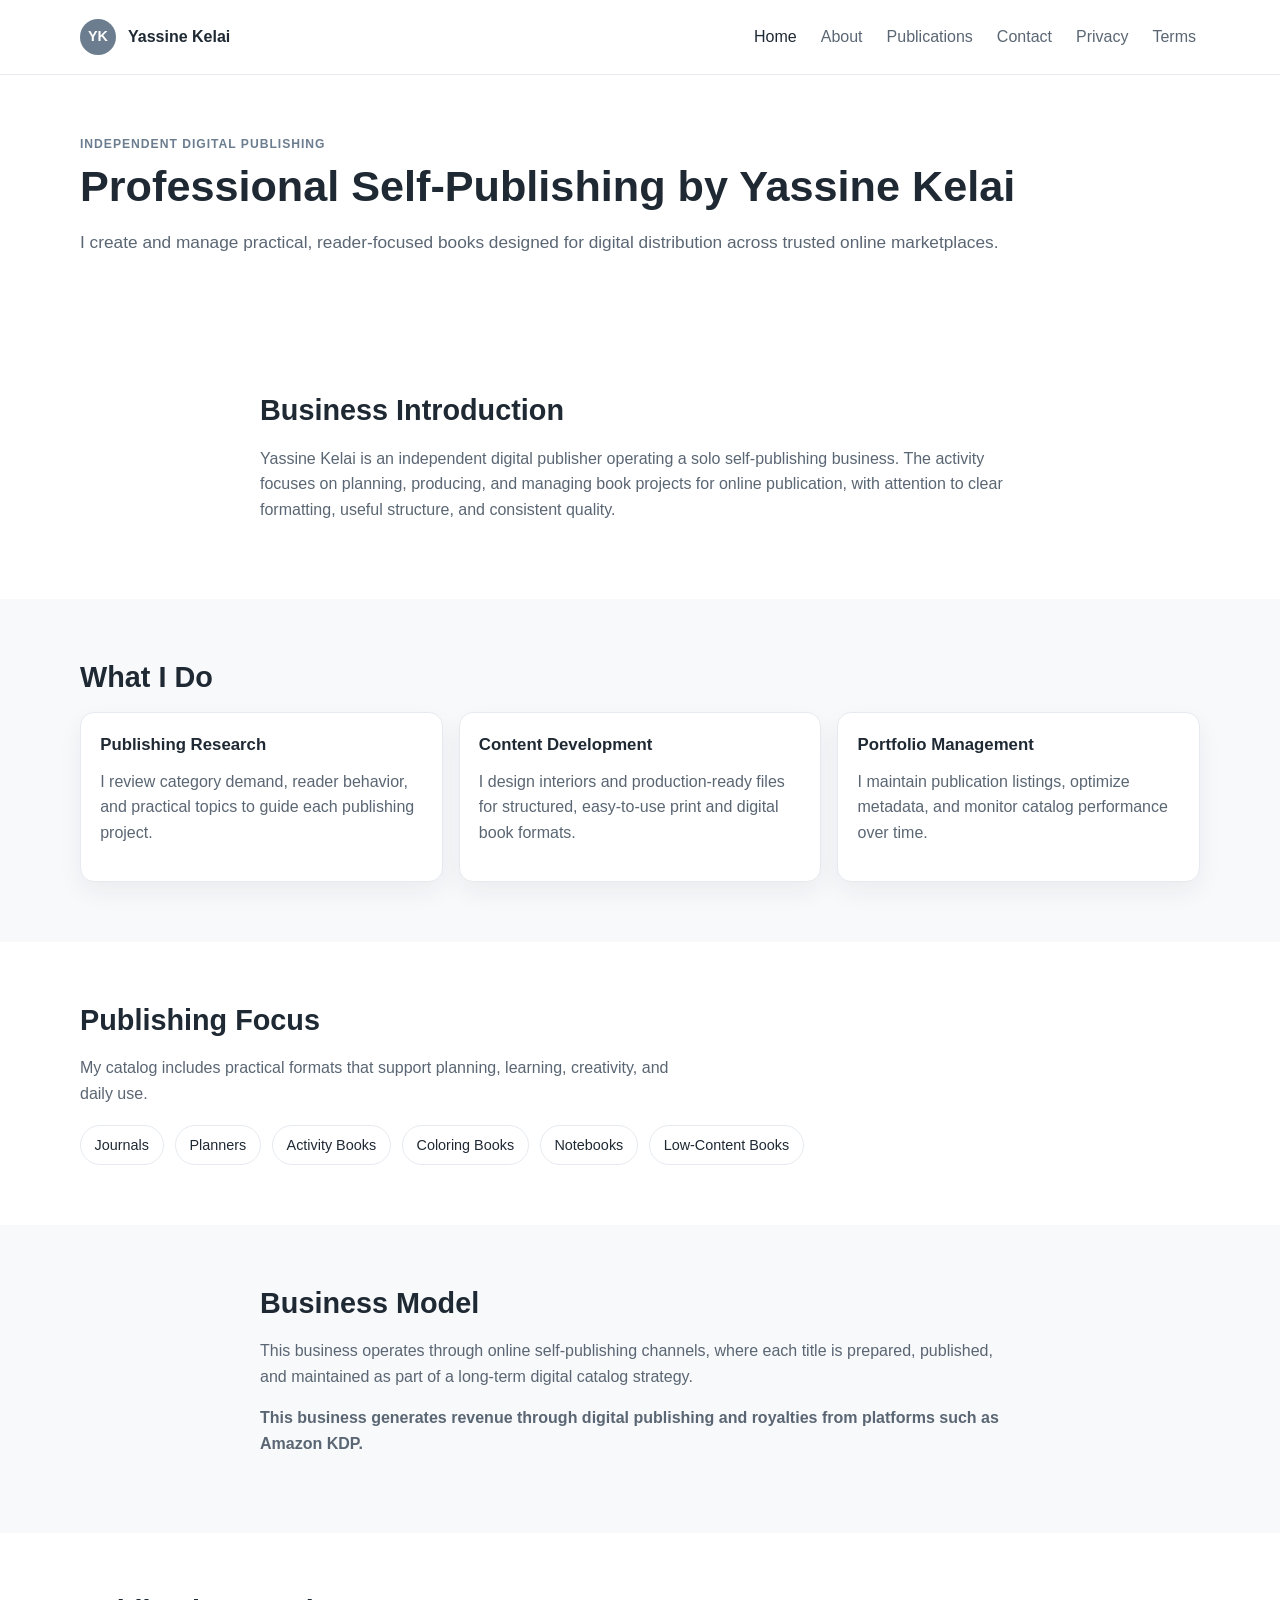
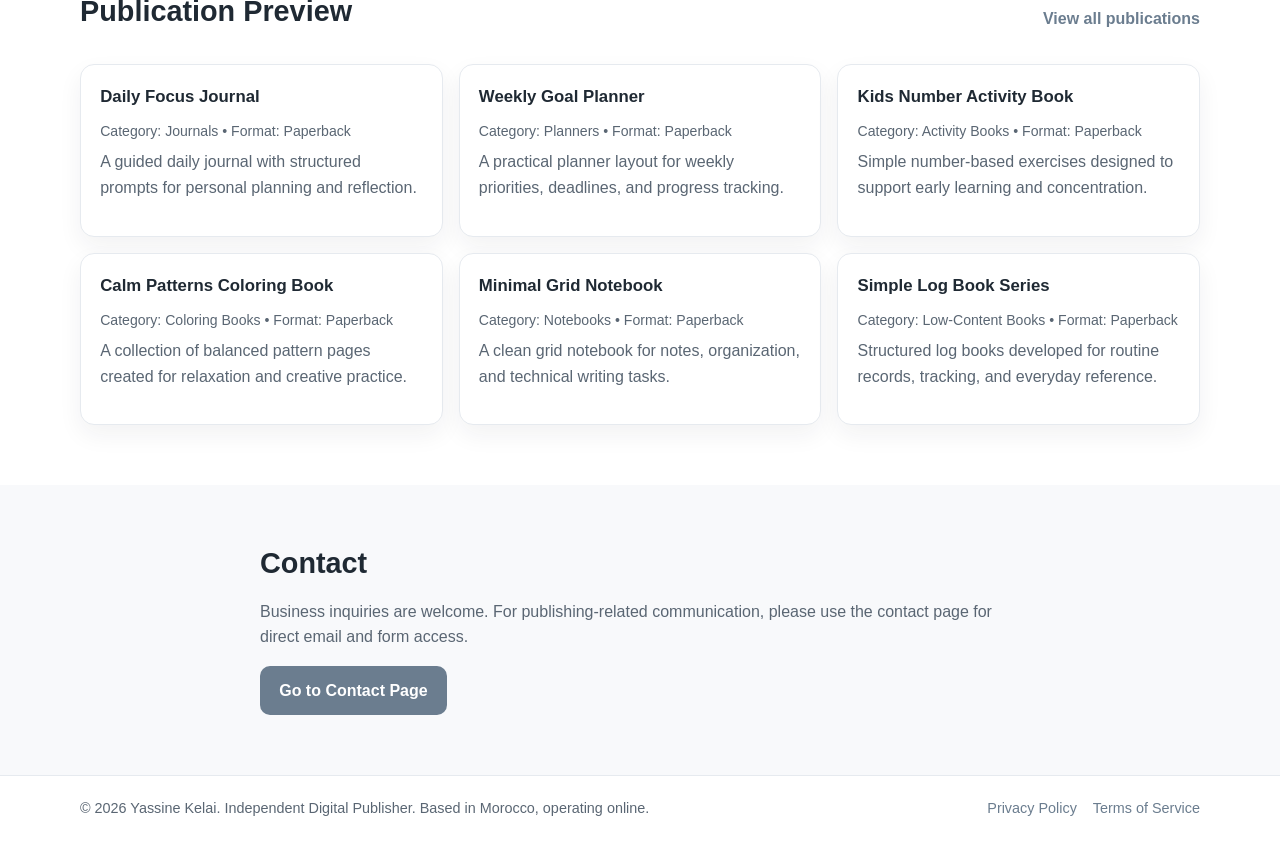
==== index.html @ 2ed7b13f "Build complete multi-page personal digital publishing website" ====
<!DOCTYPE html>
<html lang="en">
<head>
  <meta charset="UTF-8">
  <meta name="viewport" content="width=device-width, initial-scale=1.0">
  <title>Yassine Kelai | Independent Digital Publisher</title>
  <meta name="description" content="Official website of Yassine Kelai, an independent digital publisher based in Morocco and operating online through self-publishing marketplaces.">
  <meta property="og:title" content="Yassine Kelai | Independent Digital Publisher">
  <meta property="og:description" content="Learn about Yassine Kelai's digital publishing business, publication focus, and online self-publishing model.">
  <meta property="og:type" content="website">
  <meta property="og:url" content="https://yassinekelai.com/">
  <meta property="og:site_name" content="Yassine Kelai">
  <link rel="stylesheet" href="styles.css">
  <script defer src="script.js"></script>
</head>
<body>
  <header class="site-header">
    <div class="container header-wrap">
      <a class="logo" href="index.html" aria-label="Yassine Kelai Home">
        <span class="logo-mark">YK</span>
        <span class="logo-text">Yassine Kelai</span>
      </a>
      <button class="menu-toggle" aria-expanded="false" aria-controls="site-nav" aria-label="Open navigation menu">Menu</button>
      <nav id="site-nav" class="site-nav" aria-label="Main navigation">
        <ul>
          <li><a href="index.html" class="active" aria-current="page">Home</a></li>
          <li><a href="about.html">About</a></li>
          <li><a href="publications.html">Publications</a></li>
          <li><a href="contact.html">Contact</a></li>
          <li><a href="privacy.html">Privacy</a></li>
          <li><a href="terms.html">Terms</a></li>
        </ul>
      </nav>
    </div>
  </header>

  <main>
    <section class="hero section">
      <div class="container">
        <p class="eyebrow">Independent Digital Publishing</p>
        <h1>Professional Self-Publishing by Yassine Kelai</h1>
        <p class="lead">I create and manage practical, reader-focused books designed for digital distribution across trusted online marketplaces.</p>
      </div>
    </section>

    <section class="section">
      <div class="container narrow">
        <h2>Business Introduction</h2>
        <p>Yassine Kelai is an independent digital publisher operating a solo self-publishing business. The activity focuses on planning, producing, and managing book projects for online publication, with attention to clear formatting, useful structure, and consistent quality.</p>
      </div>
    </section>

    <section class="section muted">
      <div class="container">
        <h2>What I Do</h2>
        <div class="cards three-col">
          <article class="card">
            <h3>Publishing Research</h3>
            <p>I review category demand, reader behavior, and practical topics to guide each publishing project.</p>
          </article>
          <article class="card">
            <h3>Content Development</h3>
            <p>I design interiors and production-ready files for structured, easy-to-use print and digital book formats.</p>
          </article>
          <article class="card">
            <h3>Portfolio Management</h3>
            <p>I maintain publication listings, optimize metadata, and monitor catalog performance over time.</p>
          </article>
        </div>
      </div>
    </section>

    <section class="section">
      <div class="container">
        <h2>Publishing Focus</h2>
        <p class="section-intro">My catalog includes practical formats that support planning, learning, creativity, and daily use.</p>
        <ul class="pill-list" aria-label="Publishing categories">
          <li>Journals</li>
          <li>Planners</li>
          <li>Activity Books</li>
          <li>Coloring Books</li>
          <li>Notebooks</li>
          <li>Low-Content Books</li>
        </ul>
      </div>
    </section>

    <section class="section muted">
      <div class="container narrow">
        <h2>Business Model</h2>
        <p>This business operates through online self-publishing channels, where each title is prepared, published, and maintained as part of a long-term digital catalog strategy.</p>
        <p><strong>This business generates revenue through digital publishing and royalties from platforms such as Amazon KDP.</strong></p>
      </div>
    </section>

    <section class="section">
      <div class="container">
        <div class="section-head">
          <h2>Publication Preview</h2>
          <a class="text-link" href="publications.html">View all publications</a>
        </div>
        <div class="cards three-col">
          <article class="card publication-card">
            <h3>Daily Focus Journal</h3>
            <p class="meta">Category: Journals • Format: Paperback</p>
            <p>A guided daily journal with structured prompts for personal planning and reflection.</p>
          </article>
          <article class="card publication-card">
            <h3>Weekly Goal Planner</h3>
            <p class="meta">Category: Planners • Format: Paperback</p>
            <p>A practical planner layout for weekly priorities, deadlines, and progress tracking.</p>
          </article>
          <article class="card publication-card">
            <h3>Kids Number Activity Book</h3>
            <p class="meta">Category: Activity Books • Format: Paperback</p>
            <p>Simple number-based exercises designed to support early learning and concentration.</p>
          </article>
          <article class="card publication-card">
            <h3>Calm Patterns Coloring Book</h3>
            <p class="meta">Category: Coloring Books • Format: Paperback</p>
            <p>A collection of balanced pattern pages created for relaxation and creative practice.</p>
          </article>
          <article class="card publication-card">
            <h3>Minimal Grid Notebook</h3>
            <p class="meta">Category: Notebooks • Format: Paperback</p>
            <p>A clean grid notebook for notes, organization, and technical writing tasks.</p>
          </article>
          <article class="card publication-card">
            <h3>Simple Log Book Series</h3>
            <p class="meta">Category: Low-Content Books • Format: Paperback</p>
            <p>Structured log books developed for routine records, tracking, and everyday reference.</p>
          </article>
        </div>
      </div>
    </section>

    <section class="section muted">
      <div class="container narrow">
        <h2>Contact</h2>
        <p>Business inquiries are welcome. For publishing-related communication, please use the contact page for direct email and form access.</p>
        <a class="button" href="contact.html">Go to Contact Page</a>
      </div>
    </section>
  </main>

  <footer class="site-footer">
    <div class="container footer-wrap">
      <p>© <span id="year"></span> Yassine Kelai. Independent Digital Publisher. Based in Morocco, operating online.</p>
      <nav aria-label="Footer links">
        <a href="privacy.html">Privacy Policy</a>
        <a href="terms.html">Terms of Service</a>
      </nav>
    </div>
  </footer>
</body>
</html>
---- styles.css ----
:root {
  --bg: #ffffff;
  --surface: #f8f9fb;
  --text: #1f2933;
  --muted: #5a6673;
  --accent: #6b7d8f;
  --border: #e6eaef;
  --shadow: 0 10px 24px rgba(31, 41, 51, 0.06);
  --radius: 14px;
}

* {
  box-sizing: border-box;
}

html {
  scroll-behavior: smooth;
}

body {
  margin: 0;
  font-family: "Inter", "Segoe UI", Roboto, Arial, sans-serif;
  color: var(--text);
  background: var(--bg);
  line-height: 1.6;
}

a {
  color: inherit;
  text-decoration: none;
}

.container {
  width: min(1120px, 92%);
  margin-inline: auto;
}

.narrow {
  width: min(760px, 92%);
  margin-inline: auto;
}

.section {
  padding: 3.75rem 0;
}

.page-hero {
  padding-bottom: 2rem;
}

.muted {
  background: var(--surface);
}

.site-header {
  position: sticky;
  top: 0;
  z-index: 99;
  background: rgba(255, 255, 255, 0.96);
  backdrop-filter: blur(6px);
  border-bottom: 1px solid var(--border);
}

.header-wrap {
  display: flex;
  align-items: center;
  justify-content: space-between;
  gap: 1rem;
  min-height: 74px;
}

.logo {
  display: inline-flex;
  align-items: center;
  gap: 0.75rem;
}

.logo-mark {
  width: 36px;
  height: 36px;
  border-radius: 50%;
  display: inline-grid;
  place-items: center;
  font-weight: 700;
  color: #fff;
  background: var(--accent);
  font-size: 0.9rem;
}

.logo-text {
  font-size: 1rem;
  font-weight: 600;
}

.menu-toggle {
  background: transparent;
  border: 1px solid var(--border);
  color: var(--text);
  border-radius: 10px;
  padding: 0.5rem 0.8rem;
  font-size: 0.9rem;
}

.site-nav {
  display: none;
}

.site-nav.open {
  display: block;
  position: absolute;
  left: 0;
  top: 74px;
  width: 100%;
  background: #fff;
  border-bottom: 1px solid var(--border);
}

.site-nav ul {
  list-style: none;
  margin: 0;
  padding: 0.9rem 4%;
  display: flex;
  flex-direction: column;
  gap: 0.2rem;
}

.site-nav a {
  display: inline-block;
  padding: 0.55rem 0.25rem;
  color: var(--muted);
  font-weight: 500;
}

.site-nav a:hover,
.site-nav a.active {
  color: var(--text);
}

.hero h1,
h1 {
  font-size: clamp(1.7rem, 4.2vw, 2.7rem);
  line-height: 1.2;
  margin: 0.4rem 0 1rem;
}

h2 {
  font-size: clamp(1.35rem, 2.7vw, 1.8rem);
  line-height: 1.3;
  margin: 0 0 1rem;
}

h3 {
  margin: 0 0 0.6rem;
  font-size: 1.05rem;
}

p {
  margin: 0 0 1rem;
  color: var(--muted);
}

.lead {
  font-size: 1.08rem;
}

.eyebrow {
  text-transform: uppercase;
  letter-spacing: 0.08em;
  font-size: 0.76rem;
  font-weight: 700;
  color: var(--accent);
  margin-bottom: 0.25rem;
}

.cards {
  display: grid;
  gap: 1rem;
}

.card {
  background: #fff;
  border: 1px solid var(--border);
  border-radius: var(--radius);
  padding: 1.2rem;
  box-shadow: var(--shadow);
}

.publication-card .meta {
  font-size: 0.88rem;
  margin-bottom: 0.4rem;
}

.pill-list {
  list-style: none;
  display: flex;
  flex-wrap: wrap;
  gap: 0.7rem;
  margin: 1.2rem 0 0;
  padding: 0;
}

.pill-list li {
  border: 1px solid var(--border);
  background: #fff;
  color: var(--text);
  border-radius: 999px;
  padding: 0.45rem 0.85rem;
  font-size: 0.9rem;
}

.section-intro {
  max-width: 70ch;
}

.section-head {
  display: flex;
  align-items: center;
  justify-content: space-between;
  gap: 1rem;
  margin-bottom: 1.1rem;
}

.text-link {
  color: var(--accent);
  font-weight: 600;
}

.button {
  display: inline-block;
  background: var(--accent);
  color: #fff;
  padding: 0.72rem 1.2rem;
  border-radius: 10px;
  font-weight: 600;
  border: none;
  cursor: pointer;
}

.button:hover {
  opacity: 0.92;
}

.split {
  display: grid;
  gap: 1.5rem;
}

.contact-form {
  background: #fff;
  border: 1px solid var(--border);
  border-radius: var(--radius);
  padding: 1.25rem;
  box-shadow: var(--shadow);
}

.contact-form label {
  display: block;
  margin-top: 0.8rem;
  margin-bottom: 0.3rem;
  font-weight: 600;
  color: var(--text);
}

.contact-form input,
.contact-form textarea {
  width: 100%;
  border: 1px solid var(--border);
  border-radius: 10px;
  padding: 0.65rem 0.8rem;
  font: inherit;
  color: var(--text);
  background: #fff;
}

.contact-form input:focus,
.contact-form textarea:focus {
  outline: 2px solid #c9d3dc;
  outline-offset: 1px;
}

.form-note,
.note {
  font-size: 0.9rem;
}

.legal h2 {
  margin-top: 1.6rem;
}

.site-footer {
  border-top: 1px solid var(--border);
  background: #fff;
}

.footer-wrap {
  display: flex;
  flex-direction: column;
  gap: 0.7rem;
  padding: 1.3rem 0 2rem;
}

.footer-wrap p {
  margin: 0;
  font-size: 0.9rem;
}

.footer-wrap nav {
  display: flex;
  gap: 1rem;
  flex-wrap: wrap;
}

.footer-wrap nav a {
  color: var(--accent);
  font-size: 0.9rem;
}

@media (min-width: 760px) {
  .menu-toggle {
    display: none;
  }

  .site-nav {
    display: block;
  }

  .site-nav ul {
    flex-direction: row;
    align-items: center;
    gap: 1rem;
    padding: 0;
  }

  .site-nav.open {
    position: static;
    border: 0;
    width: auto;
  }

  .three-col {
    grid-template-columns: repeat(3, minmax(0, 1fr));
  }

  .split {
    grid-template-columns: 1fr 1.15fr;
    align-items: start;
  }

  .footer-wrap {
    flex-direction: row;
    justify-content: space-between;
    align-items: center;
  }
}
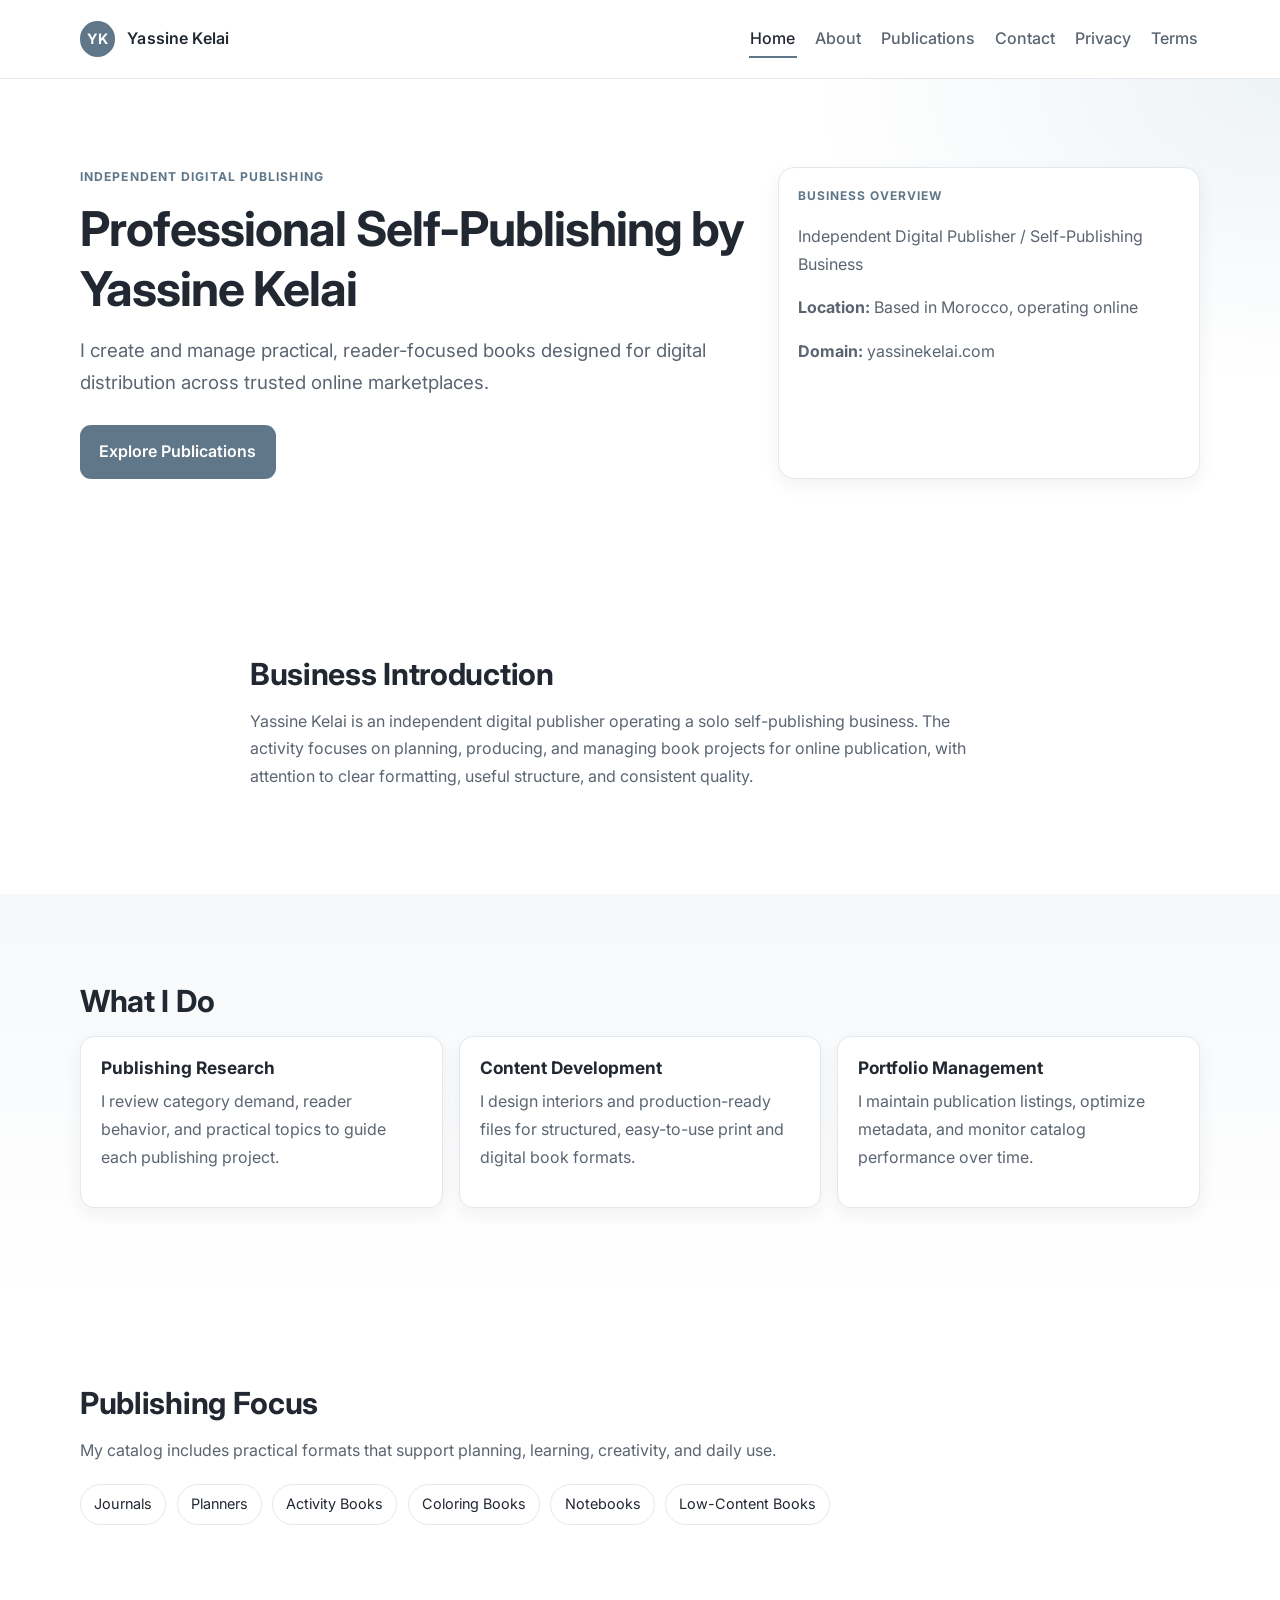
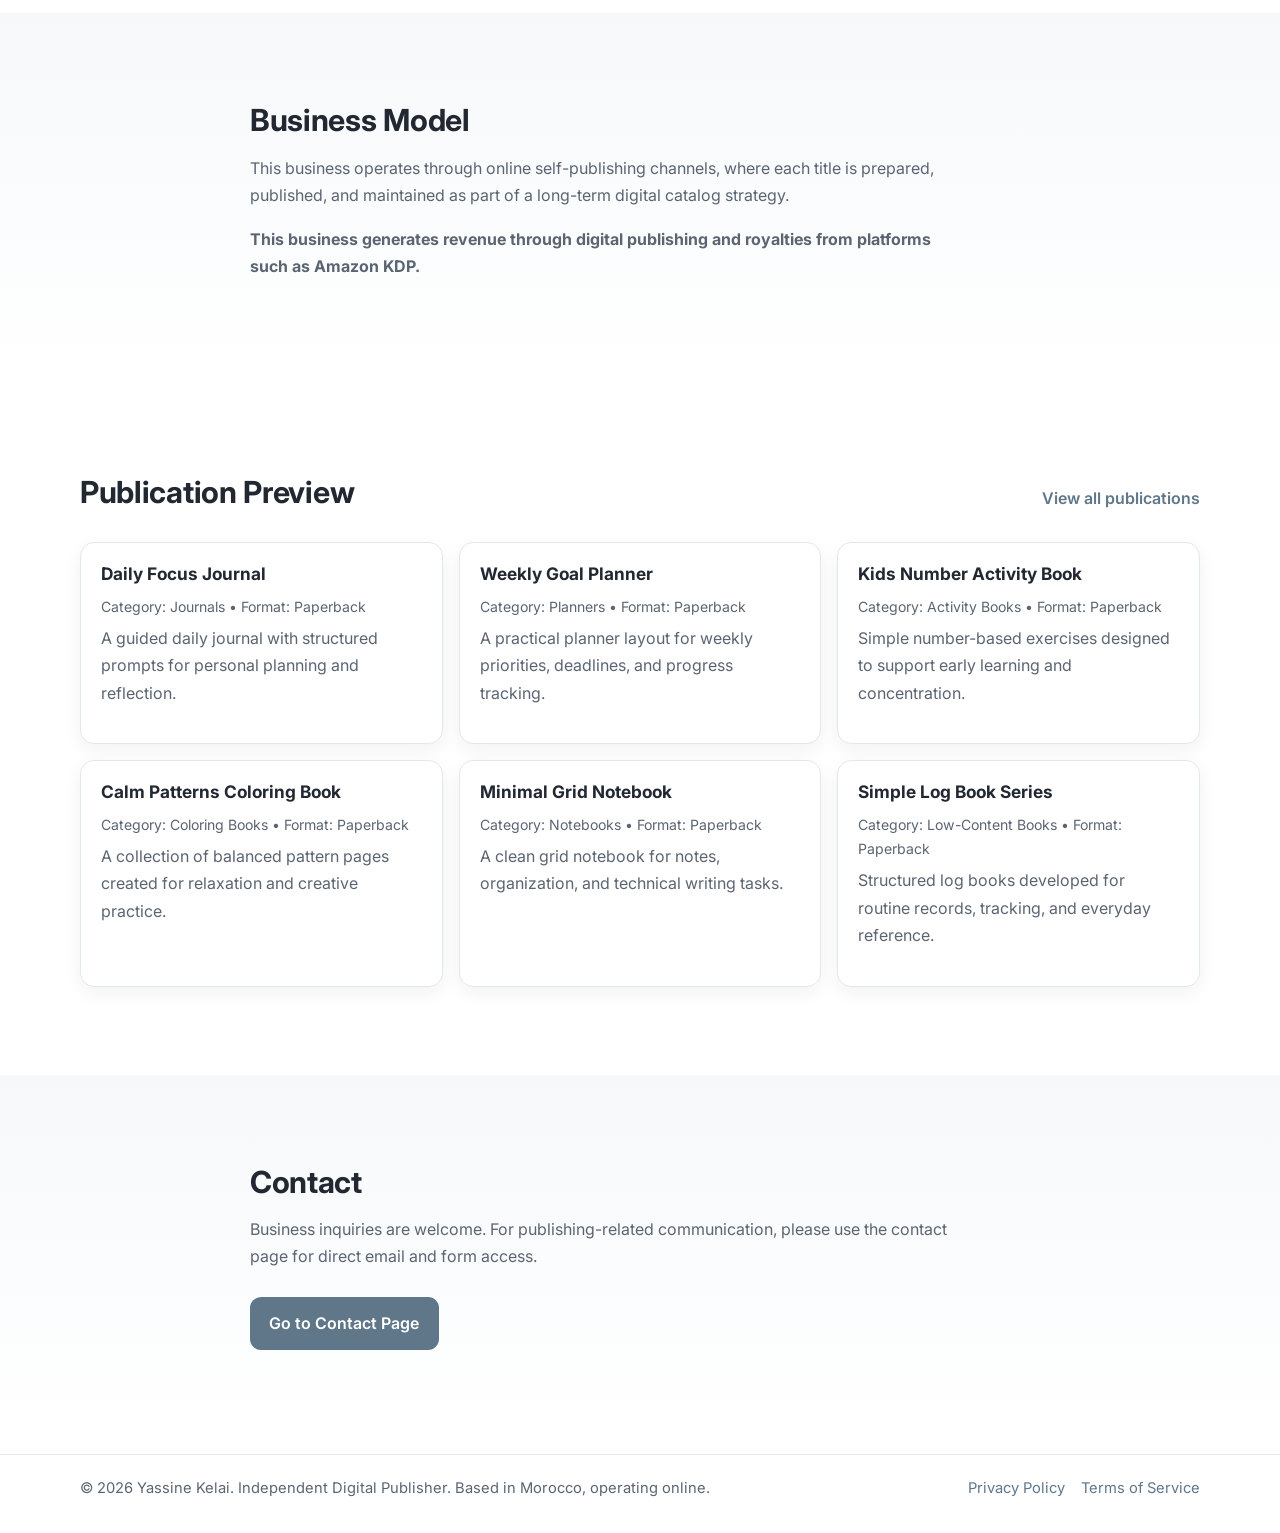
==== commit f6a57dee: "Refine website UI and implement clean URL routing" ====
--- a/index.html
+++ b/index.html
@@ -10,36 +10,49 @@
   <meta property="og:type" content="website">
   <meta property="og:url" content="https://yassinekelai.com/">
   <meta property="og:site_name" content="Yassine Kelai">
-  <link rel="stylesheet" href="styles.css">
-  <script defer src="script.js"></script>
+  <link rel="icon" type="image/svg+xml" href="/favicon.svg">
+  <link rel="stylesheet" href="/styles.css">
+  <script defer src="/script.js"></script>
 </head>
 <body>
+  <a class="skip-link" href="#main-content">Skip to content</a>
   <header class="site-header">
     <div class="container header-wrap">
-      <a class="logo" href="index.html" aria-label="Yassine Kelai Home">
+      <a class="logo" href="/" aria-label="Yassine Kelai Home">
         <span class="logo-mark">YK</span>
         <span class="logo-text">Yassine Kelai</span>
       </a>
-      <button class="menu-toggle" aria-expanded="false" aria-controls="site-nav" aria-label="Open navigation menu">Menu</button>
+      <button class="menu-toggle" aria-expanded="false" aria-controls="site-nav" aria-label="Open navigation menu">
+        <span></span><span></span><span></span>
+      </button>
       <nav id="site-nav" class="site-nav" aria-label="Main navigation">
         <ul>
-          <li><a href="index.html" class="active" aria-current="page">Home</a></li>
-          <li><a href="about.html">About</a></li>
-          <li><a href="publications.html">Publications</a></li>
-          <li><a href="contact.html">Contact</a></li>
-          <li><a href="privacy.html">Privacy</a></li>
-          <li><a href="terms.html">Terms</a></li>
+          <li><a href="/" data-nav="home">Home</a></li>
+          <li><a href="/about" data-nav="about">About</a></li>
+          <li><a href="/publications" data-nav="publications">Publications</a></li>
+          <li><a href="/contact" data-nav="contact">Contact</a></li>
+          <li><a href="/privacy" data-nav="privacy">Privacy</a></li>
+          <li><a href="/terms" data-nav="terms">Terms</a></li>
         </ul>
       </nav>
     </div>
   </header>
 
-  <main>
+  <main id="main-content">
     <section class="hero section">
-      <div class="container">
-        <p class="eyebrow">Independent Digital Publishing</p>
-        <h1>Professional Self-Publishing by Yassine Kelai</h1>
-        <p class="lead">I create and manage practical, reader-focused books designed for digital distribution across trusted online marketplaces.</p>
+      <div class="container hero-grid">
+        <div>
+          <p class="eyebrow">Independent Digital Publishing</p>
+          <h1>Professional Self-Publishing by Yassine Kelai</h1>
+          <p class="lead">I create and manage practical, reader-focused books designed for digital distribution across trusted online marketplaces.</p>
+          <a class="button" href="/publications">Explore Publications</a>
+        </div>
+        <aside class="hero-panel" aria-label="Business summary">
+          <p class="panel-label">Business Overview</p>
+          <p>Independent Digital Publisher / Self-Publishing Business</p>
+          <p><strong>Location:</strong> Based in Morocco, operating online</p>
+          <p><strong>Domain:</strong> yassinekelai.com</p>
+        </aside>
       </div>
     </section>
 
@@ -50,7 +63,7 @@
       </div>
     </section>
 
-    <section class="section muted">
+    <section class="section surface">
       <div class="container">
         <h2>What I Do</h2>
         <div class="cards three-col">
@@ -85,7 +98,7 @@
       </div>
     </section>
 
-    <section class="section muted">
+    <section class="section surface">
       <div class="container narrow">
         <h2>Business Model</h2>
         <p>This business operates through online self-publishing channels, where each title is prepared, published, and maintained as part of a long-term digital catalog strategy.</p>
@@ -97,7 +110,7 @@
       <div class="container">
         <div class="section-head">
           <h2>Publication Preview</h2>
-          <a class="text-link" href="publications.html">View all publications</a>
+          <a class="text-link" href="/publications">View all publications</a>
         </div>
         <div class="cards three-col">
           <article class="card publication-card">
@@ -134,11 +147,11 @@
       </div>
     </section>
 
-    <section class="section muted">
+    <section class="section surface">
       <div class="container narrow">
         <h2>Contact</h2>
         <p>Business inquiries are welcome. For publishing-related communication, please use the contact page for direct email and form access.</p>
-        <a class="button" href="contact.html">Go to Contact Page</a>
+        <a class="button" href="/contact">Go to Contact Page</a>
       </div>
     </section>
   </main>
@@ -147,8 +160,8 @@
     <div class="container footer-wrap">
       <p>© <span id="year"></span> Yassine Kelai. Independent Digital Publisher. Based in Morocco, operating online.</p>
       <nav aria-label="Footer links">
-        <a href="privacy.html">Privacy Policy</a>
-        <a href="terms.html">Terms of Service</a>
+        <a href="/privacy">Privacy Policy</a>
+        <a href="/terms">Terms of Service</a>
       </nav>
     </div>
   </footer>
--- a/styles.css
+++ b/styles.css
@@ -1,354 +1,312 @@
+@import url('https://fonts.googleapis.com/css2?family=Inter:wght@400;500;600;700&display=swap');
+
 :root {
   --bg: #ffffff;
-  --surface: #f8f9fb;
-  --text: #1f2933;
-  --muted: #5a6673;
-  --accent: #6b7d8f;
-  --border: #e6eaef;
-  --shadow: 0 10px 24px rgba(31, 41, 51, 0.06);
-  --radius: 14px;
-}
-
-* {
-  box-sizing: border-box;
-}
-
-html {
-  scroll-behavior: smooth;
-}
-
+  --surface: #f6f8fa;
+  --surface-strong: #eef3f6;
+  --text: #222831;
+  --muted: #5b6572;
+  --accent: #5f7789;
+  --accent-soft: #d9e4ea;
+  --border: #e2e8ee;
+  --shadow-sm: 0 6px 18px rgba(34, 40, 49, 0.06);
+  --shadow-md: 0 14px 32px rgba(34, 40, 49, 0.1);
+  --radius-sm: 10px;
+  --radius-md: 14px;
+  --radius-lg: 16px;
+  --section-space: clamp(3.5rem, 7vw, 5.5rem);
+}
+
+* { box-sizing: border-box; }
+html { scroll-behavior: smooth; }
 body {
   margin: 0;
-  font-family: "Inter", "Segoe UI", Roboto, Arial, sans-serif;
+  font-family: 'Inter', 'Segoe UI', Roboto, Arial, sans-serif;
   color: var(--text);
   background: var(--bg);
-  line-height: 1.6;
-}
-
-a {
-  color: inherit;
-  text-decoration: none;
-}
-
-.container {
-  width: min(1120px, 92%);
-  margin-inline: auto;
-}
-
-.narrow {
-  width: min(760px, 92%);
-  margin-inline: auto;
-}
-
-.section {
-  padding: 3.75rem 0;
-}
-
-.page-hero {
-  padding-bottom: 2rem;
-}
-
-.muted {
-  background: var(--surface);
-}
+  line-height: 1.72;
+  text-rendering: optimizeLegibility;
+}
+
+a { color: inherit; text-decoration: none; }
+
+.skip-link {
+  position: absolute;
+  left: -9999px;
+  top: -9999px;
+  background: var(--text);
+  color: #fff;
+  padding: .6rem .8rem;
+  border-radius: var(--radius-sm);
+}
+.skip-link:focus { left: 1rem; top: 1rem; z-index: 200; }
+
+.container { width: min(1120px, 92%); margin-inline: auto; }
+.narrow { width: min(780px, 92%); margin-inline: auto; }
+.section { padding: var(--section-space) 0; }
+.surface { background: linear-gradient(180deg, var(--surface), #fff); }
+.page-hero { padding-bottom: calc(var(--section-space) * .5); }
 
 .site-header {
   position: sticky;
   top: 0;
-  z-index: 99;
-  background: rgba(255, 255, 255, 0.96);
-  backdrop-filter: blur(6px);
+  z-index: 100;
+  background: rgba(255, 255, 255, 0.92);
   border-bottom: 1px solid var(--border);
-}
-
+  backdrop-filter: blur(12px);
+}
 .header-wrap {
+  min-height: 78px;
   display: flex;
   align-items: center;
   justify-content: space-between;
   gap: 1rem;
-  min-height: 74px;
-}
-
-.logo {
+}
+.logo { display: inline-flex; align-items: center; gap: .75rem; font-weight: 600; }
+.logo-mark {
+  inline-size: 2.2rem;
+  block-size: 2.2rem;
+  border-radius: 50%;
+  display: grid;
+  place-items: center;
+  background: var(--accent);
+  color: #fff;
+  font-size: .9rem;
+  font-weight: 700;
+}
+.logo-text { letter-spacing: .01em; }
+
+.menu-toggle {
+  border: 1px solid var(--border);
+  background: #fff;
+  border-radius: var(--radius-sm);
+  width: 44px;
+  height: 40px;
   display: inline-flex;
+  flex-direction: column;
+  justify-content: center;
   align-items: center;
-  gap: 0.75rem;
-}
-
-.logo-mark {
-  width: 36px;
-  height: 36px;
-  border-radius: 50%;
-  display: inline-grid;
-  place-items: center;
-  font-weight: 700;
-  color: #fff;
-  background: var(--accent);
-  font-size: 0.9rem;
-}
-
-.logo-text {
-  font-size: 1rem;
-  font-weight: 600;
-}
-
-.menu-toggle {
-  background: transparent;
-  border: 1px solid var(--border);
-  color: var(--text);
-  border-radius: 10px;
-  padding: 0.5rem 0.8rem;
-  font-size: 0.9rem;
+  gap: 4px;
+  cursor: pointer;
+}
+.menu-toggle span {
+  width: 18px;
+  height: 2px;
+  background: var(--text);
+  border-radius: 4px;
+  transition: transform .2s ease;
 }
 
 .site-nav {
+  position: absolute;
+  top: 78px;
+  left: 0;
+  right: 0;
   display: none;
-}
-
-.site-nav.open {
-  display: block;
-  position: absolute;
-  left: 0;
-  top: 74px;
-  width: 100%;
   background: #fff;
   border-bottom: 1px solid var(--border);
-}
-
+  box-shadow: var(--shadow-sm);
+}
+.site-nav.open { display: block; }
 .site-nav ul {
   list-style: none;
   margin: 0;
-  padding: 0.9rem 4%;
+  padding: .9rem 4% 1rem;
   display: flex;
   flex-direction: column;
-  gap: 0.2rem;
-}
-
+  gap: .35rem;
+}
 .site-nav a {
   display: inline-block;
-  padding: 0.55rem 0.25rem;
   color: var(--muted);
   font-weight: 500;
-}
-
+  padding: .45rem .1rem;
+  position: relative;
+}
+.site-nav a::after {
+  content: '';
+  position: absolute;
+  left: 0;
+  bottom: .12rem;
+  width: 0;
+  height: 2px;
+  background: var(--accent);
+  transition: width .2s ease;
+}
 .site-nav a:hover,
-.site-nav a.active {
-  color: var(--text);
-}
-
-.hero h1,
-h1 {
-  font-size: clamp(1.7rem, 4.2vw, 2.7rem);
-  line-height: 1.2;
-  margin: 0.4rem 0 1rem;
-}
-
-h2 {
-  font-size: clamp(1.35rem, 2.7vw, 1.8rem);
-  line-height: 1.3;
-  margin: 0 0 1rem;
-}
-
-h3 {
-  margin: 0 0 0.6rem;
-  font-size: 1.05rem;
-}
-
-p {
-  margin: 0 0 1rem;
-  color: var(--muted);
-}
-
-.lead {
-  font-size: 1.08rem;
-}
+.site-nav a[aria-current='page'] { color: var(--text); }
+.site-nav a:hover::after,
+.site-nav a[aria-current='page']::after { width: 100%; }
+
+h1, h2, h3 { color: var(--text); line-height: 1.25; margin-top: 0; }
+h1 { font-size: clamp(2rem, 5vw, 3rem); margin-bottom: 1rem; letter-spacing: -0.02em; }
+h2 { font-size: clamp(1.4rem, 2.8vw, 1.9rem); margin-bottom: .95rem; letter-spacing: -0.01em; }
+h3 { font-size: 1.08rem; margin-bottom: .65rem; }
+p { margin: 0 0 1rem; color: var(--muted); max-width: 72ch; }
 
 .eyebrow {
+  margin-bottom: .7rem;
   text-transform: uppercase;
-  letter-spacing: 0.08em;
-  font-size: 0.76rem;
+  font-size: .76rem;
   font-weight: 700;
+  letter-spacing: .09em;
   color: var(--accent);
-  margin-bottom: 0.25rem;
-}
-
-.cards {
+}
+.lead { font-size: clamp(1.05rem, 1.9vw, 1.17rem); }
+
+.hero {
+  background: radial-gradient(70% 120% at 100% 0%, var(--surface-strong) 0%, #fff 52%);
+}
+.hero-grid {
   display: grid;
-  gap: 1rem;
-}
-
+  gap: 1.25rem;
+  align-items: stretch;
+}
+.hero-panel {
+  border: 1px solid var(--border);
+  background: #fff;
+  border-radius: var(--radius-lg);
+  padding: 1.15rem 1.2rem;
+  box-shadow: var(--shadow-sm);
+}
+.panel-label {
+  font-size: .75rem;
+  color: var(--accent);
+  text-transform: uppercase;
+  font-weight: 700;
+  letter-spacing: .08em;
+}
+
+.cards { display: grid; gap: 1rem; }
 .card {
-  background: #fff;
-  border: 1px solid var(--border);
-  border-radius: var(--radius);
-  padding: 1.2rem;
-  box-shadow: var(--shadow);
-}
-
-.publication-card .meta {
-  font-size: 0.88rem;
-  margin-bottom: 0.4rem;
-}
-
+  border: 1px solid var(--border);
+  border-radius: var(--radius-md);
+  background: #fff;
+  padding: 1.25rem;
+  box-shadow: var(--shadow-sm);
+  transition: transform .2s ease, box-shadow .25s ease;
+}
+.publication-card:hover,
+.card:hover { transform: translateY(-3px); box-shadow: var(--shadow-md); }
+.meta { font-size: .88rem; margin-bottom: .35rem; }
+
+.section-head {
+  margin-bottom: 1rem;
+  display: flex;
+  align-items: center;
+  justify-content: space-between;
+  flex-wrap: wrap;
+  gap: .8rem;
+}
 .pill-list {
   list-style: none;
-  display: flex;
-  flex-wrap: wrap;
-  gap: 0.7rem;
   margin: 1.2rem 0 0;
   padding: 0;
-}
-
+  display: flex;
+  flex-wrap: wrap;
+  gap: .65rem;
+}
 .pill-list li {
-  border: 1px solid var(--border);
-  background: #fff;
+  padding: .46rem .82rem;
+  border-radius: 999px;
+  border: 1px solid var(--border);
+  background: #fff;
+  font-size: .9rem;
+}
+
+.split { display: grid; gap: 1rem; }
+.contact-form {
+  border: 1px solid var(--border);
+  border-radius: var(--radius-lg);
+  background: #fff;
+  padding: 1.2rem;
+  box-shadow: var(--shadow-sm);
+}
+.contact-card { height: fit-content; }
+.contact-form label {
+  font-weight: 600;
   color: var(--text);
-  border-radius: 999px;
-  padding: 0.45rem 0.85rem;
-  font-size: 0.9rem;
-}
-
-.section-intro {
-  max-width: 70ch;
-}
-
-.section-head {
-  display: flex;
+  margin-top: .85rem;
+  margin-bottom: .3rem;
+  display: block;
+}
+.contact-form input,
+.contact-form textarea {
+  width: 100%;
+  border: 1px solid #d8e1e8;
+  background: #fff;
+  color: var(--text);
+  border-radius: var(--radius-sm);
+  padding: .7rem .82rem;
+  font: inherit;
+}
+
+.button {
+  display: inline-flex;
   align-items: center;
-  justify-content: space-between;
-  gap: 1rem;
-  margin-bottom: 1.1rem;
-}
+  justify-content: center;
+  margin-top: .6rem;
+  padding: .75rem 1.15rem;
+  border-radius: 11px;
+  border: 1px solid transparent;
+  background: var(--accent);
+  color: #fff;
+  font-weight: 600;
+  transition: transform .2s ease, box-shadow .2s ease, background .2s ease;
+}
+.button:hover { background: #506878; transform: translateY(-1px); box-shadow: 0 10px 18px rgba(95,119,137,.3); }
 
 .text-link {
   color: var(--accent);
   font-weight: 600;
 }
-
-.button {
-  display: inline-block;
-  background: var(--accent);
-  color: #fff;
-  padding: 0.72rem 1.2rem;
-  border-radius: 10px;
-  font-weight: 600;
-  border: none;
-  cursor: pointer;
-}
-
-.button:hover {
-  opacity: 0.92;
-}
-
-.split {
-  display: grid;
-  gap: 1.5rem;
-}
-
-.contact-form {
-  background: #fff;
-  border: 1px solid var(--border);
-  border-radius: var(--radius);
-  padding: 1.25rem;
-  box-shadow: var(--shadow);
-}
-
-.contact-form label {
-  display: block;
-  margin-top: 0.8rem;
-  margin-bottom: 0.3rem;
-  font-weight: 600;
-  color: var(--text);
-}
-
-.contact-form input,
-.contact-form textarea {
-  width: 100%;
-  border: 1px solid var(--border);
-  border-radius: 10px;
-  padding: 0.65rem 0.8rem;
-  font: inherit;
-  color: var(--text);
-  background: #fff;
-}
-
-.contact-form input:focus,
-.contact-form textarea:focus {
-  outline: 2px solid #c9d3dc;
-  outline-offset: 1px;
-}
-
-.form-note,
-.note {
-  font-size: 0.9rem;
-}
-
-.legal h2 {
-  margin-top: 1.6rem;
-}
+.text-link:hover { text-decoration: underline; text-underline-offset: 3px; }
+
+button:focus-visible,
+a:focus-visible,
+input:focus-visible,
+textarea:focus-visible {
+  outline: 2px solid #8ba5b7;
+  outline-offset: 2px;
+}
+
+.flow > * + * { margin-top: .45rem; }
+.legal h2 { margin-top: 1.35rem; }
+.note, .form-note { font-size: .9rem; }
 
 .site-footer {
   border-top: 1px solid var(--border);
   background: #fff;
-}
-
+  margin-top: 1rem;
+}
 .footer-wrap {
+  padding: 1.3rem 0 2rem;
   display: flex;
   flex-direction: column;
-  gap: 0.7rem;
-  padding: 1.3rem 0 2rem;
-}
-
-.footer-wrap p {
-  margin: 0;
-  font-size: 0.9rem;
-}
-
-.footer-wrap nav {
-  display: flex;
-  gap: 1rem;
-  flex-wrap: wrap;
-}
-
-.footer-wrap nav a {
-  color: var(--accent);
-  font-size: 0.9rem;
-}
-
-@media (min-width: 760px) {
-  .menu-toggle {
-    display: none;
+  gap: .75rem;
+}
+.footer-wrap p { margin: 0; font-size: .92rem; }
+.footer-wrap nav { display: flex; flex-wrap: wrap; gap: 1rem; }
+.footer-wrap nav a { color: var(--accent); font-size: .92rem; }
+.footer-wrap nav a:hover { text-decoration: underline; text-underline-offset: 3px; }
+
+@media (min-width: 820px) {
+  .menu-toggle { display: none; }
+  .site-nav {
+    position: static;
+    display: block;
+    border: 0;
+    box-shadow: none;
+    background: transparent;
   }
-
-  .site-nav {
-    display: block;
-  }
-
   .site-nav ul {
+    padding: 0;
     flex-direction: row;
     align-items: center;
-    gap: 1rem;
-    padding: 0;
+    gap: 1.05rem;
   }
-
-  .site-nav.open {
-    position: static;
-    border: 0;
-    width: auto;
-  }
-
-  .three-col {
-    grid-template-columns: repeat(3, minmax(0, 1fr));
-  }
-
-  .split {
-    grid-template-columns: 1fr 1.15fr;
-    align-items: start;
-  }
-
-  .footer-wrap {
-    flex-direction: row;
-    justify-content: space-between;
-    align-items: center;
-  }
-}
+  .three-col { grid-template-columns: repeat(3, minmax(0, 1fr)); }
+  .hero-grid { grid-template-columns: 1.5fr .95fr; gap: 2rem; }
+  .split { grid-template-columns: 0.95fr 1.2fr; gap: 1.25rem; align-items: start; }
+  .footer-wrap { flex-direction: row; justify-content: space-between; align-items: center; }
+}
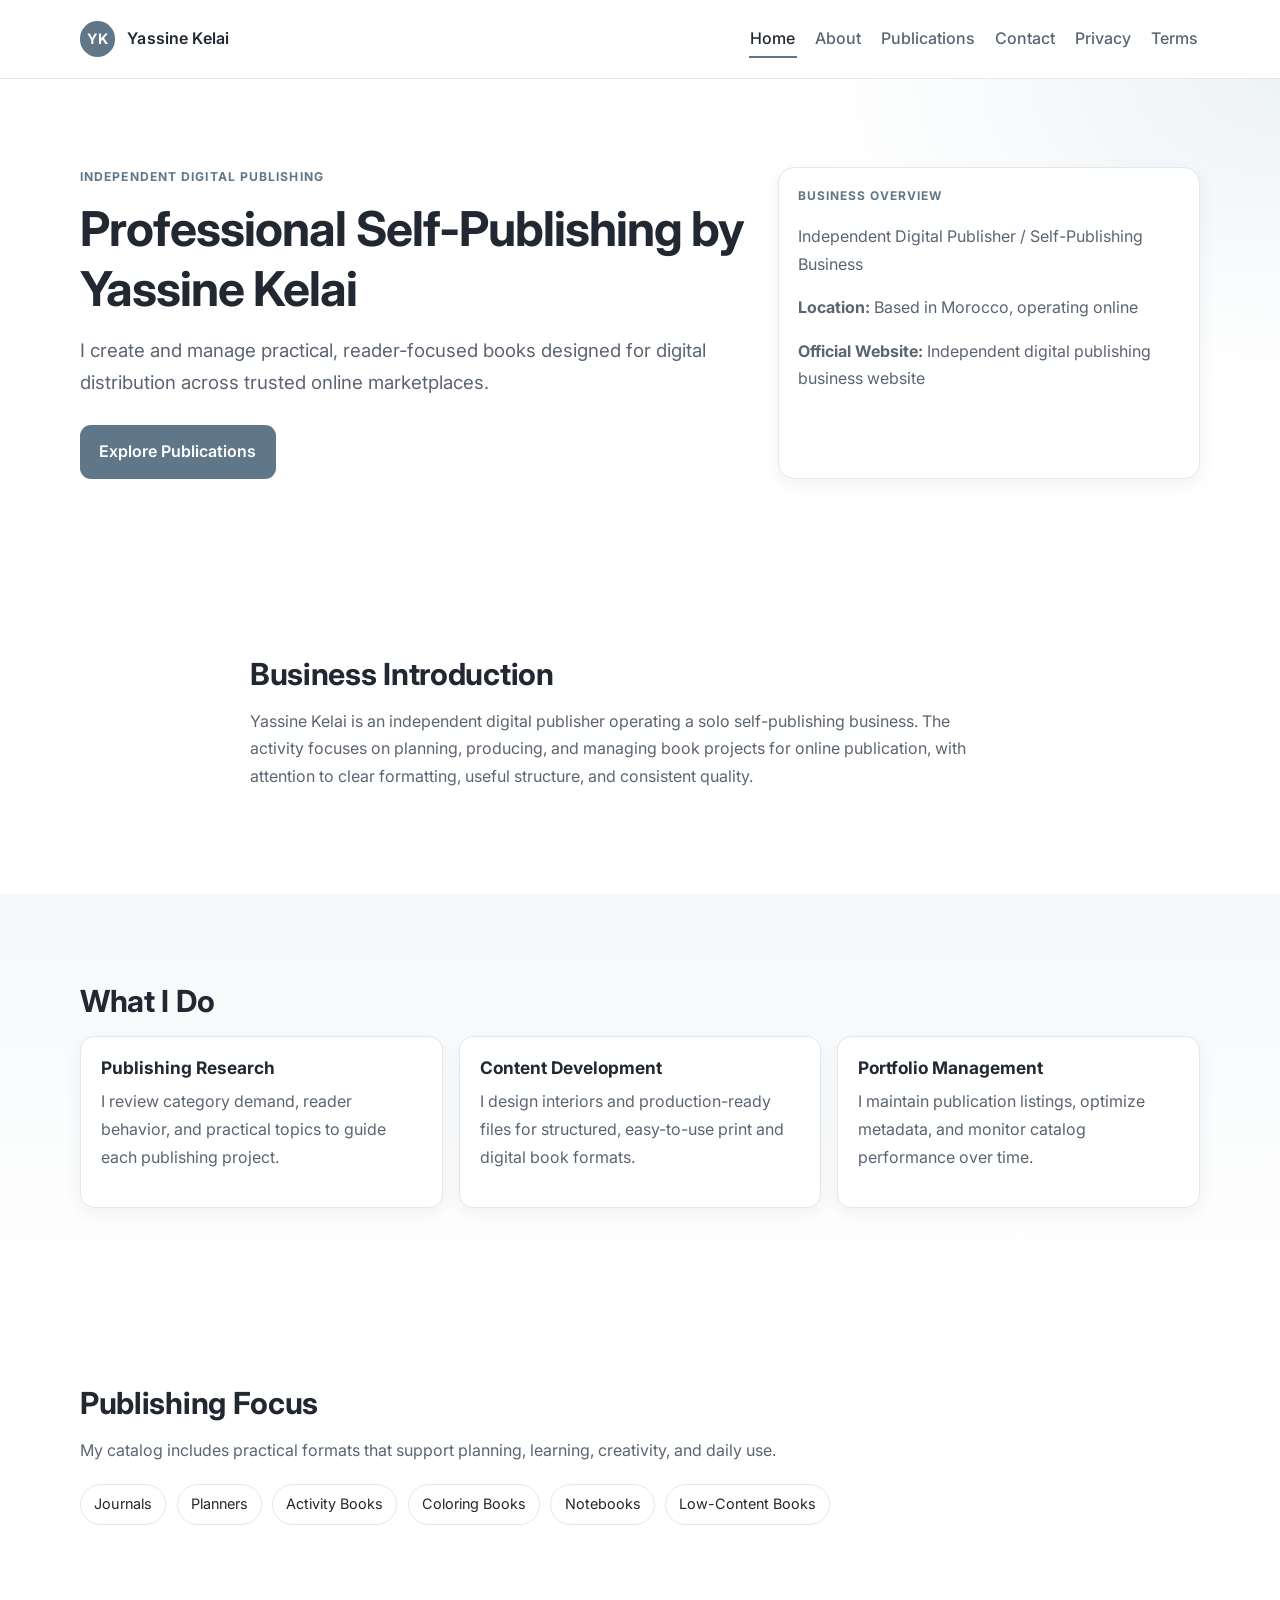
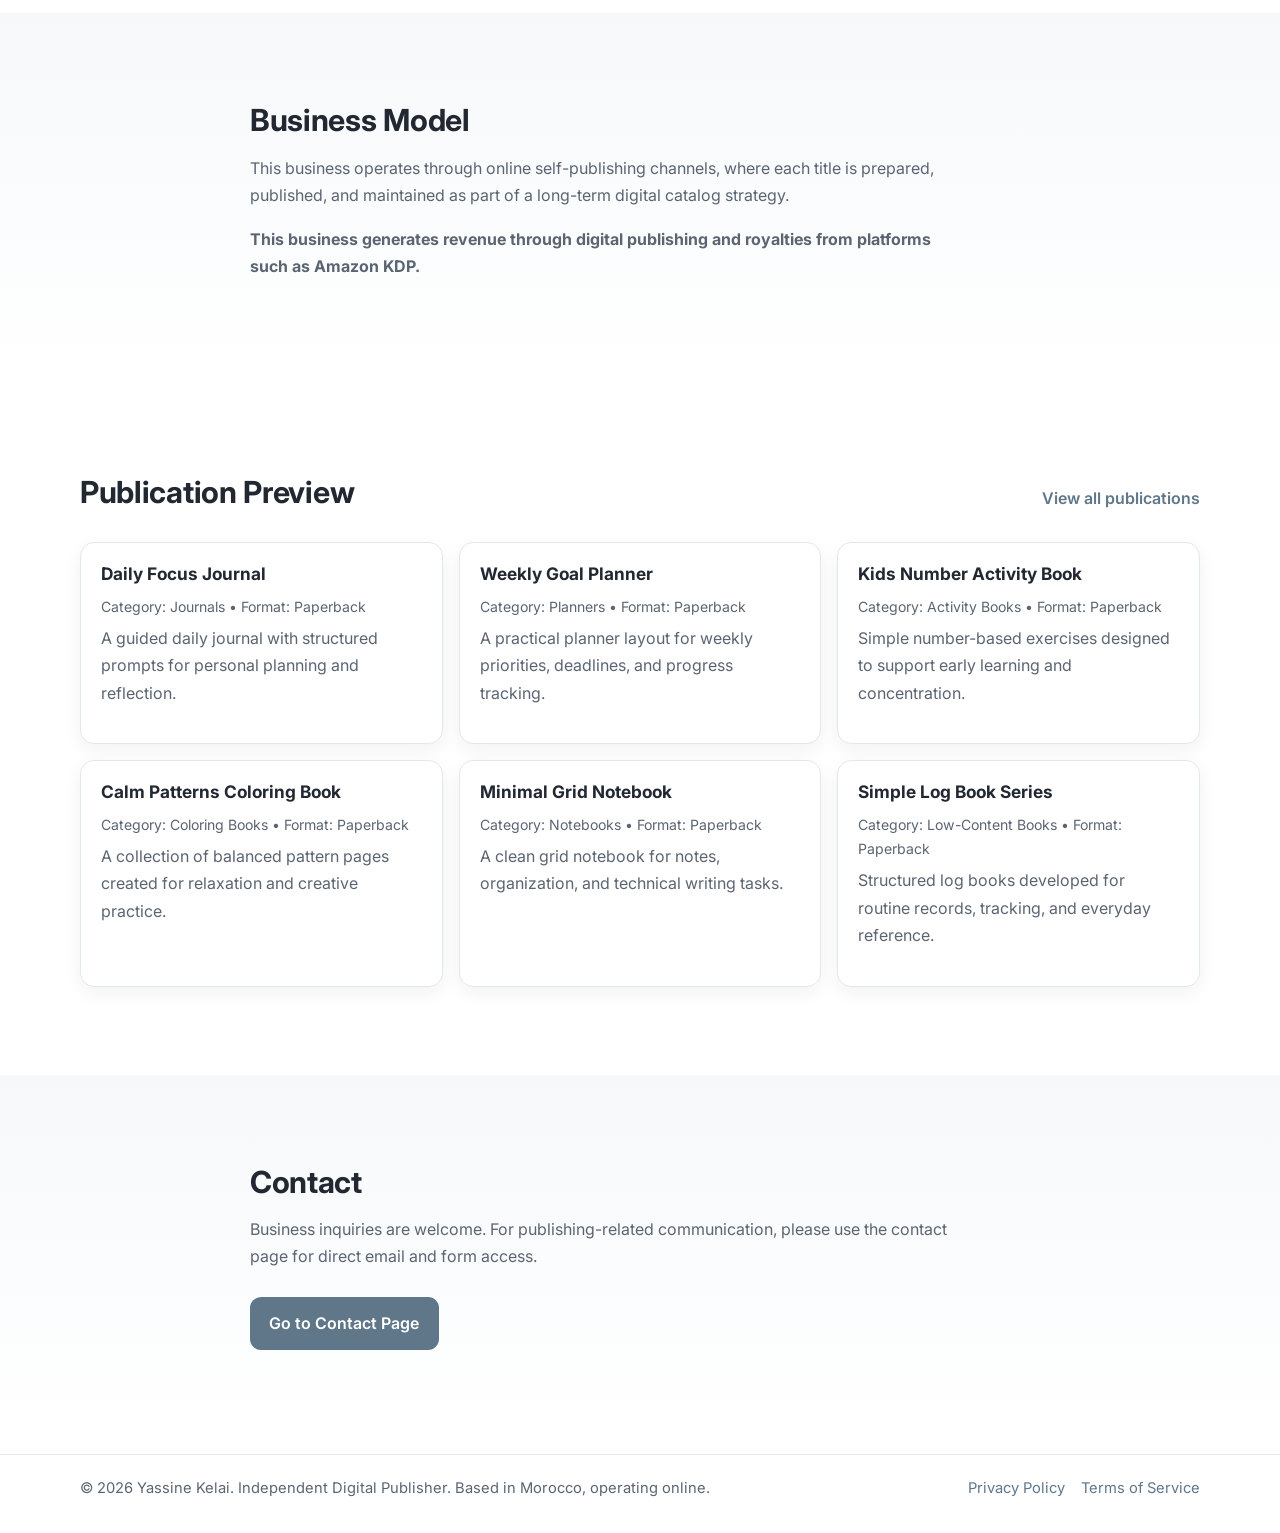
==== commit 2085a8c1: "Fix clean URL 404 by adding directory index pages" ====
--- a/index.html
+++ b/index.html
@@ -15,8 +15,7 @@
   <script defer src="/script.js"></script>
 </head>
 <body>
-  <a class="skip-link" href="#main-content">Skip to content</a>
-  <header class="site-header">
+    <header class="site-header">
     <div class="container header-wrap">
       <a class="logo" href="/" aria-label="Yassine Kelai Home">
         <span class="logo-mark">YK</span>
@@ -51,7 +50,7 @@
           <p class="panel-label">Business Overview</p>
           <p>Independent Digital Publisher / Self-Publishing Business</p>
           <p><strong>Location:</strong> Based in Morocco, operating online</p>
-          <p><strong>Domain:</strong> yassinekelai.com</p>
+          <p><strong>Official Website:</strong> Independent digital publishing business website</p>
         </aside>
       </div>
     </section>
--- a/styles.css
+++ b/styles.css
@@ -29,17 +29,6 @@
 }
 
 a { color: inherit; text-decoration: none; }
-
-.skip-link {
-  position: absolute;
-  left: -9999px;
-  top: -9999px;
-  background: var(--text);
-  color: #fff;
-  padding: .6rem .8rem;
-  border-radius: var(--radius-sm);
-}
-.skip-link:focus { left: 1rem; top: 1rem; z-index: 200; }
 
 .container { width: min(1120px, 92%); margin-inline: auto; }
 .narrow { width: min(780px, 92%); margin-inline: auto; }
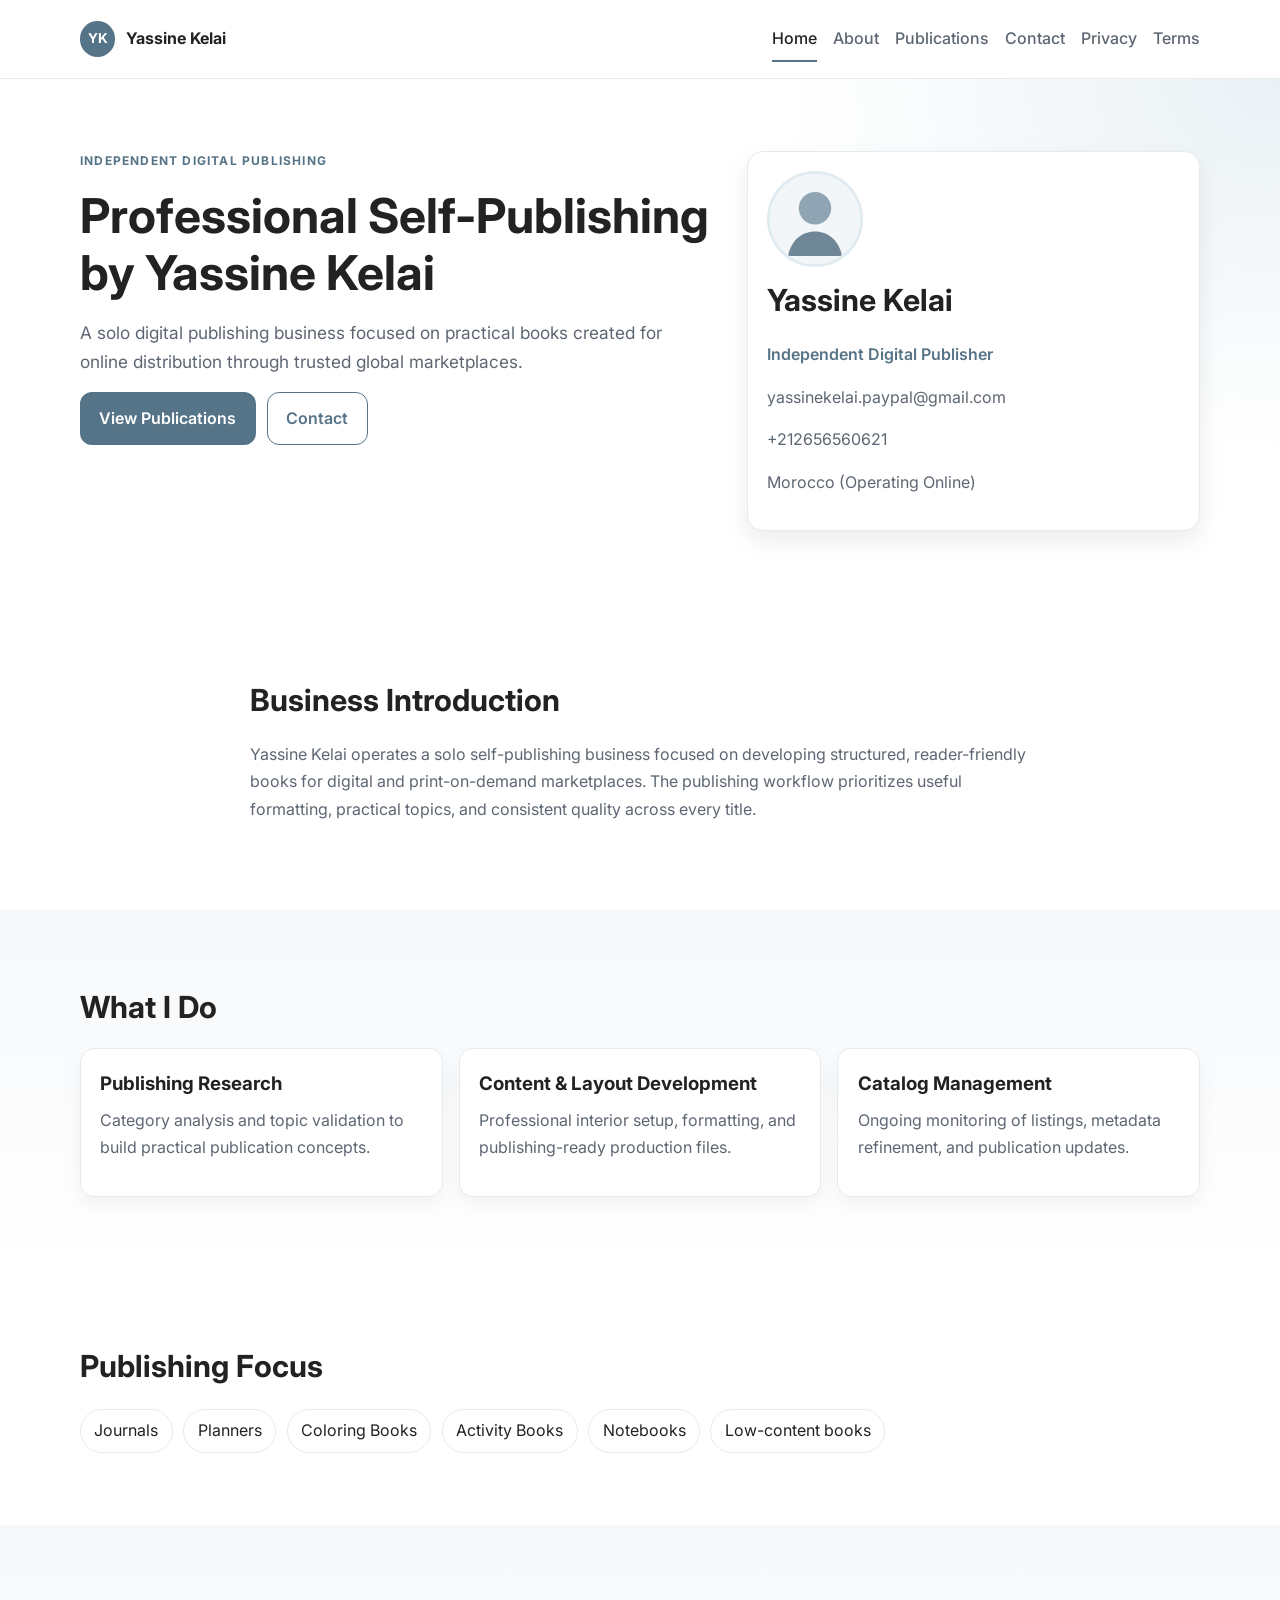
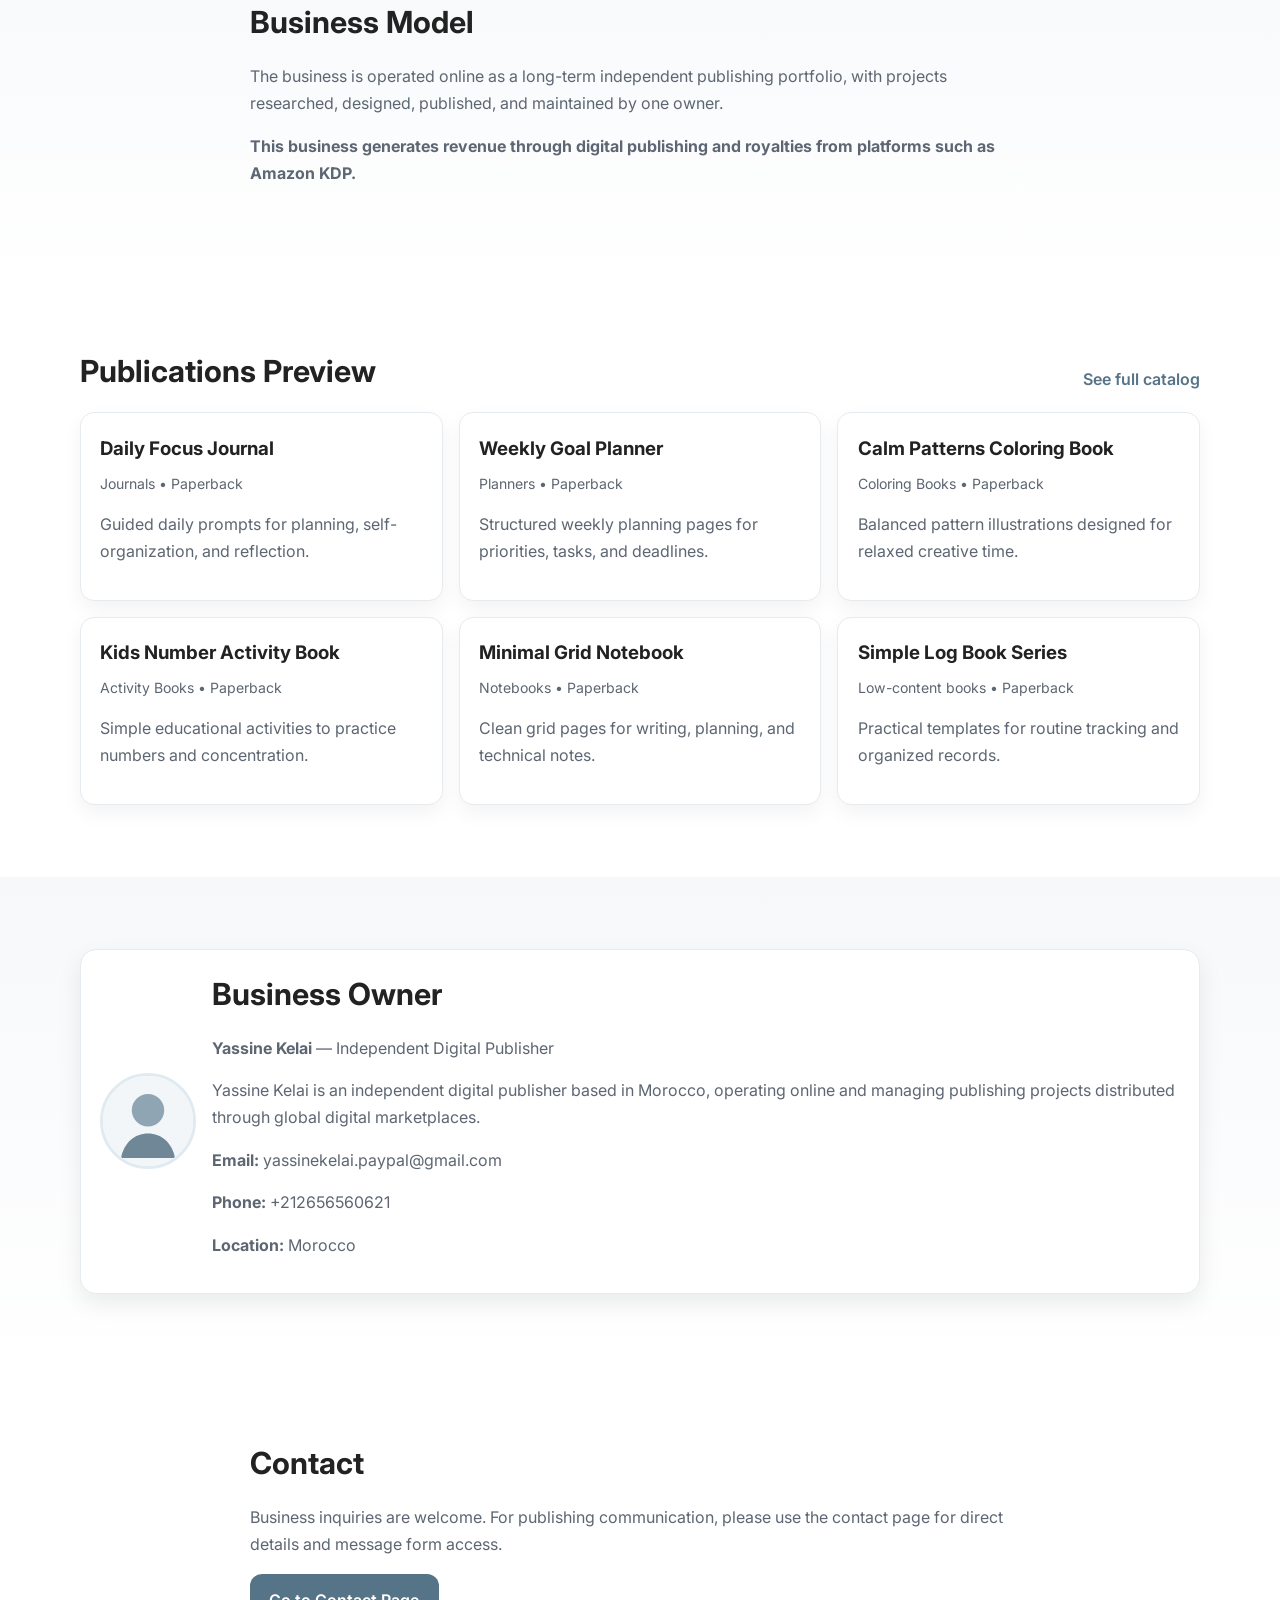
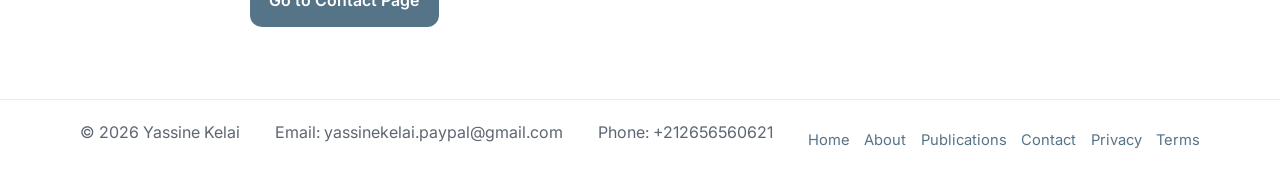
==== commit 9d0da601: "Finalize premium site redesign with strong owner identity sections" ====
--- a/index.html
+++ b/index.html
@@ -1,83 +1,72 @@
 <!DOCTYPE html>
 <html lang="en">
 <head>
-  <meta charset="UTF-8">
-  <meta name="viewport" content="width=device-width, initial-scale=1.0">
+  <meta charset="UTF-8" />
+  <meta name="viewport" content="width=device-width, initial-scale=1.0" />
   <title>Yassine Kelai | Independent Digital Publisher</title>
-  <meta name="description" content="Official website of Yassine Kelai, an independent digital publisher based in Morocco and operating online through self-publishing marketplaces.">
-  <meta property="og:title" content="Yassine Kelai | Independent Digital Publisher">
-  <meta property="og:description" content="Learn about Yassine Kelai's digital publishing business, publication focus, and online self-publishing model.">
-  <meta property="og:type" content="website">
-  <meta property="og:url" content="https://yassinekelai.com/">
-  <meta property="og:site_name" content="Yassine Kelai">
-  <link rel="icon" type="image/svg+xml" href="/favicon.svg">
-  <link rel="stylesheet" href="/styles.css">
-  <script defer src="/script.js"></script>
+  <meta name="description" content="Official website of Yassine Kelai, independent digital publisher based in Morocco and operating online." />
+  <meta property="og:title" content="Yassine Kelai | Independent Digital Publisher" />
+  <meta property="og:description" content="Professional personal website for Yassine Kelai's self-publishing business." />
+  <meta property="og:type" content="website" />
+  <meta property="og:url" content="https://yassinekelai.com/" />
+  <meta property="og:site_name" content="Yassine Kelai" />
+  <link rel="icon" href="favicon.svg" type="image/svg+xml" />
+  <link rel="stylesheet" href="styles.css" />
+  <script src="script.js" defer></script>
 </head>
 <body>
-    <header class="site-header">
-    <div class="container header-wrap">
-      <a class="logo" href="/" aria-label="Yassine Kelai Home">
-        <span class="logo-mark">YK</span>
-        <span class="logo-text">Yassine Kelai</span>
-      </a>
-      <button class="menu-toggle" aria-expanded="false" aria-controls="site-nav" aria-label="Open navigation menu">
-        <span></span><span></span><span></span>
-      </button>
-      <nav id="site-nav" class="site-nav" aria-label="Main navigation">
-        <ul>
-          <li><a href="/" data-nav="home">Home</a></li>
-          <li><a href="/about" data-nav="about">About</a></li>
-          <li><a href="/publications" data-nav="publications">Publications</a></li>
-          <li><a href="/contact" data-nav="contact">Contact</a></li>
-          <li><a href="/privacy" data-nav="privacy">Privacy</a></li>
-          <li><a href="/terms" data-nav="terms">Terms</a></li>
-        </ul>
+  <header class="site-header">
+    <div class="container nav-wrap">
+      <a class="logo" href="./"><span class="logo-badge">YK</span><span>Yassine Kelai</span></a>
+      <button class="menu-btn" aria-label="Open navigation" aria-expanded="false" aria-controls="main-nav"><span></span><span></span><span></span></button>
+      <nav id="main-nav" class="main-nav" aria-label="Main navigation">
+        <a href="./" data-page="home">Home</a>
+        <a href="about/" data-page="about">About</a>
+        <a href="publications/" data-page="publications">Publications</a>
+        <a href="contact/" data-page="contact">Contact</a>
+        <a href="privacy/" data-page="privacy">Privacy</a>
+        <a href="terms/" data-page="terms">Terms</a>
       </nav>
     </div>
   </header>
 
-  <main id="main-content">
+  <main>
     <section class="hero section">
       <div class="container hero-grid">
         <div>
           <p class="eyebrow">Independent Digital Publishing</p>
           <h1>Professional Self-Publishing by Yassine Kelai</h1>
-          <p class="lead">I create and manage practical, reader-focused books designed for digital distribution across trusted online marketplaces.</p>
-          <a class="button" href="/publications">Explore Publications</a>
+          <p class="lead">A solo digital publishing business focused on practical books created for online distribution through trusted global marketplaces.</p>
+          <div class="hero-actions">
+            <a class="btn" href="publications/">View Publications</a>
+            <a class="btn btn-light" href="contact/">Contact</a>
+          </div>
         </div>
-        <aside class="hero-panel" aria-label="Business summary">
-          <p class="panel-label">Business Overview</p>
-          <p>Independent Digital Publisher / Self-Publishing Business</p>
-          <p><strong>Location:</strong> Based in Morocco, operating online</p>
-          <p><strong>Official Website:</strong> Independent digital publishing business website</p>
-        </aside>
+        <article class="owner-card">
+          <img src="owner.svg" alt="Yassine Kelai profile" class="owner-photo" />
+          <h2>Yassine Kelai</h2>
+          <p class="owner-title">Independent Digital Publisher</p>
+          <p>yassinekelai.paypal@gmail.com</p>
+          <p>+212656560621</p>
+          <p>Morocco (Operating Online)</p>
+        </article>
       </div>
     </section>
 
     <section class="section">
       <div class="container narrow">
         <h2>Business Introduction</h2>
-        <p>Yassine Kelai is an independent digital publisher operating a solo self-publishing business. The activity focuses on planning, producing, and managing book projects for online publication, with attention to clear formatting, useful structure, and consistent quality.</p>
+        <p>Yassine Kelai operates a solo self-publishing business focused on developing structured, reader-friendly books for digital and print-on-demand marketplaces. The publishing workflow prioritizes useful formatting, practical topics, and consistent quality across every title.</p>
       </div>
     </section>
 
-    <section class="section surface">
+    <section class="section alt">
       <div class="container">
         <h2>What I Do</h2>
-        <div class="cards three-col">
-          <article class="card">
-            <h3>Publishing Research</h3>
-            <p>I review category demand, reader behavior, and practical topics to guide each publishing project.</p>
-          </article>
-          <article class="card">
-            <h3>Content Development</h3>
-            <p>I design interiors and production-ready files for structured, easy-to-use print and digital book formats.</p>
-          </article>
-          <article class="card">
-            <h3>Portfolio Management</h3>
-            <p>I maintain publication listings, optimize metadata, and monitor catalog performance over time.</p>
-          </article>
+        <div class="cards three">
+          <article class="card"><h3>Publishing Research</h3><p>Category analysis and topic validation to build practical publication concepts.</p></article>
+          <article class="card"><h3>Content & Layout Development</h3><p>Professional interior setup, formatting, and publishing-ready production files.</p></article>
+          <article class="card"><h3>Catalog Management</h3><p>Ongoing monitoring of listings, metadata refinement, and publication updates.</p></article>
         </div>
       </div>
     </section>
@@ -85,82 +74,64 @@
     <section class="section">
       <div class="container">
         <h2>Publishing Focus</h2>
-        <p class="section-intro">My catalog includes practical formats that support planning, learning, creativity, and daily use.</p>
-        <ul class="pill-list" aria-label="Publishing categories">
-          <li>Journals</li>
-          <li>Planners</li>
-          <li>Activity Books</li>
-          <li>Coloring Books</li>
-          <li>Notebooks</li>
-          <li>Low-Content Books</li>
+        <ul class="tags">
+          <li>Journals</li><li>Planners</li><li>Coloring Books</li><li>Activity Books</li><li>Notebooks</li><li>Low-content books</li>
         </ul>
       </div>
     </section>
 
-    <section class="section surface">
+    <section class="section alt">
       <div class="container narrow">
         <h2>Business Model</h2>
-        <p>This business operates through online self-publishing channels, where each title is prepared, published, and maintained as part of a long-term digital catalog strategy.</p>
+        <p>The business is operated online as a long-term independent publishing portfolio, with projects researched, designed, published, and maintained by one owner.</p>
         <p><strong>This business generates revenue through digital publishing and royalties from platforms such as Amazon KDP.</strong></p>
       </div>
     </section>
 
     <section class="section">
       <div class="container">
-        <div class="section-head">
-          <h2>Publication Preview</h2>
-          <a class="text-link" href="/publications">View all publications</a>
-        </div>
-        <div class="cards three-col">
-          <article class="card publication-card">
-            <h3>Daily Focus Journal</h3>
-            <p class="meta">Category: Journals • Format: Paperback</p>
-            <p>A guided daily journal with structured prompts for personal planning and reflection.</p>
-          </article>
-          <article class="card publication-card">
-            <h3>Weekly Goal Planner</h3>
-            <p class="meta">Category: Planners • Format: Paperback</p>
-            <p>A practical planner layout for weekly priorities, deadlines, and progress tracking.</p>
-          </article>
-          <article class="card publication-card">
-            <h3>Kids Number Activity Book</h3>
-            <p class="meta">Category: Activity Books • Format: Paperback</p>
-            <p>Simple number-based exercises designed to support early learning and concentration.</p>
-          </article>
-          <article class="card publication-card">
-            <h3>Calm Patterns Coloring Book</h3>
-            <p class="meta">Category: Coloring Books • Format: Paperback</p>
-            <p>A collection of balanced pattern pages created for relaxation and creative practice.</p>
-          </article>
-          <article class="card publication-card">
-            <h3>Minimal Grid Notebook</h3>
-            <p class="meta">Category: Notebooks • Format: Paperback</p>
-            <p>A clean grid notebook for notes, organization, and technical writing tasks.</p>
-          </article>
-          <article class="card publication-card">
-            <h3>Simple Log Book Series</h3>
-            <p class="meta">Category: Low-Content Books • Format: Paperback</p>
-            <p>Structured log books developed for routine records, tracking, and everyday reference.</p>
-          </article>
+        <div class="section-head"><h2>Publications Preview</h2><a class="link" href="publications/">See full catalog</a></div>
+        <div class="cards three">
+          <article class="card"><h3>Daily Focus Journal</h3><p class="meta">Journals • Paperback</p><p>Guided daily prompts for planning, self-organization, and reflection.</p></article>
+          <article class="card"><h3>Weekly Goal Planner</h3><p class="meta">Planners • Paperback</p><p>Structured weekly planning pages for priorities, tasks, and deadlines.</p></article>
+          <article class="card"><h3>Calm Patterns Coloring Book</h3><p class="meta">Coloring Books • Paperback</p><p>Balanced pattern illustrations designed for relaxed creative time.</p></article>
+          <article class="card"><h3>Kids Number Activity Book</h3><p class="meta">Activity Books • Paperback</p><p>Simple educational activities to practice numbers and concentration.</p></article>
+          <article class="card"><h3>Minimal Grid Notebook</h3><p class="meta">Notebooks • Paperback</p><p>Clean grid pages for writing, planning, and technical notes.</p></article>
+          <article class="card"><h3>Simple Log Book Series</h3><p class="meta">Low-content books • Paperback</p><p>Practical templates for routine tracking and organized records.</p></article>
         </div>
       </div>
     </section>
 
-    <section class="section surface">
+    <section class="section alt">
+      <div class="container owner-highlight">
+        <img src="owner.svg" alt="Yassine Kelai profile" class="owner-photo" />
+        <div>
+          <h2>Business Owner</h2>
+          <p><strong>Yassine Kelai</strong> — Independent Digital Publisher</p>
+          <p>Yassine Kelai is an independent digital publisher based in Morocco, operating online and managing publishing projects distributed through global digital marketplaces.</p>
+          <p><strong>Email:</strong> yassinekelai.paypal@gmail.com</p>
+          <p><strong>Phone:</strong> +212656560621</p>
+          <p><strong>Location:</strong> Morocco</p>
+        </div>
+      </div>
+    </section>
+
+    <section class="section">
       <div class="container narrow">
         <h2>Contact</h2>
-        <p>Business inquiries are welcome. For publishing-related communication, please use the contact page for direct email and form access.</p>
-        <a class="button" href="/contact">Go to Contact Page</a>
+        <p>Business inquiries are welcome. For publishing communication, please use the contact page for direct details and message form access.</p>
+        <a class="btn" href="contact/">Go to Contact Page</a>
       </div>
     </section>
   </main>
 
   <footer class="site-footer">
     <div class="container footer-wrap">
-      <p>© <span id="year"></span> Yassine Kelai. Independent Digital Publisher. Based in Morocco, operating online.</p>
-      <nav aria-label="Footer links">
-        <a href="/privacy">Privacy Policy</a>
-        <a href="/terms">Terms of Service</a>
+      <p>© <span id="year"></span> Yassine Kelai</p>
+      <p>Email: yassinekelai.paypal@gmail.com</p>
+      <p>Phone: +212656560621</p>
+      <nav>
+        <a href="./">Home</a><a href="about/">About</a><a href="publications/">Publications</a><a href="contact/">Contact</a><a href="privacy/">Privacy</a><a href="terms/">Terms</a>
       </nav>
     </div>
   </footer>
--- a/styles.css
+++ b/styles.css
@@ -1,301 +1,22 @@
 @import url('https://fonts.googleapis.com/css2?family=Inter:wght@400;500;600;700&display=swap');
-
-:root {
-  --bg: #ffffff;
-  --surface: #f6f8fa;
-  --surface-strong: #eef3f6;
-  --text: #222831;
-  --muted: #5b6572;
-  --accent: #5f7789;
-  --accent-soft: #d9e4ea;
-  --border: #e2e8ee;
-  --shadow-sm: 0 6px 18px rgba(34, 40, 49, 0.06);
-  --shadow-md: 0 14px 32px rgba(34, 40, 49, 0.1);
-  --radius-sm: 10px;
-  --radius-md: 14px;
-  --radius-lg: 16px;
-  --section-space: clamp(3.5rem, 7vw, 5.5rem);
-}
-
-* { box-sizing: border-box; }
-html { scroll-behavior: smooth; }
-body {
-  margin: 0;
-  font-family: 'Inter', 'Segoe UI', Roboto, Arial, sans-serif;
-  color: var(--text);
-  background: var(--bg);
-  line-height: 1.72;
-  text-rendering: optimizeLegibility;
-}
-
-a { color: inherit; text-decoration: none; }
-
-.container { width: min(1120px, 92%); margin-inline: auto; }
-.narrow { width: min(780px, 92%); margin-inline: auto; }
-.section { padding: var(--section-space) 0; }
-.surface { background: linear-gradient(180deg, var(--surface), #fff); }
-.page-hero { padding-bottom: calc(var(--section-space) * .5); }
-
-.site-header {
-  position: sticky;
-  top: 0;
-  z-index: 100;
-  background: rgba(255, 255, 255, 0.92);
-  border-bottom: 1px solid var(--border);
-  backdrop-filter: blur(12px);
-}
-.header-wrap {
-  min-height: 78px;
-  display: flex;
-  align-items: center;
-  justify-content: space-between;
-  gap: 1rem;
-}
-.logo { display: inline-flex; align-items: center; gap: .75rem; font-weight: 600; }
-.logo-mark {
-  inline-size: 2.2rem;
-  block-size: 2.2rem;
-  border-radius: 50%;
-  display: grid;
-  place-items: center;
-  background: var(--accent);
-  color: #fff;
-  font-size: .9rem;
-  font-weight: 700;
-}
-.logo-text { letter-spacing: .01em; }
-
-.menu-toggle {
-  border: 1px solid var(--border);
-  background: #fff;
-  border-radius: var(--radius-sm);
-  width: 44px;
-  height: 40px;
-  display: inline-flex;
-  flex-direction: column;
-  justify-content: center;
-  align-items: center;
-  gap: 4px;
-  cursor: pointer;
-}
-.menu-toggle span {
-  width: 18px;
-  height: 2px;
-  background: var(--text);
-  border-radius: 4px;
-  transition: transform .2s ease;
-}
-
-.site-nav {
-  position: absolute;
-  top: 78px;
-  left: 0;
-  right: 0;
-  display: none;
-  background: #fff;
-  border-bottom: 1px solid var(--border);
-  box-shadow: var(--shadow-sm);
-}
-.site-nav.open { display: block; }
-.site-nav ul {
-  list-style: none;
-  margin: 0;
-  padding: .9rem 4% 1rem;
-  display: flex;
-  flex-direction: column;
-  gap: .35rem;
-}
-.site-nav a {
-  display: inline-block;
-  color: var(--muted);
-  font-weight: 500;
-  padding: .45rem .1rem;
-  position: relative;
-}
-.site-nav a::after {
-  content: '';
-  position: absolute;
-  left: 0;
-  bottom: .12rem;
-  width: 0;
-  height: 2px;
-  background: var(--accent);
-  transition: width .2s ease;
-}
-.site-nav a:hover,
-.site-nav a[aria-current='page'] { color: var(--text); }
-.site-nav a:hover::after,
-.site-nav a[aria-current='page']::after { width: 100%; }
-
-h1, h2, h3 { color: var(--text); line-height: 1.25; margin-top: 0; }
-h1 { font-size: clamp(2rem, 5vw, 3rem); margin-bottom: 1rem; letter-spacing: -0.02em; }
-h2 { font-size: clamp(1.4rem, 2.8vw, 1.9rem); margin-bottom: .95rem; letter-spacing: -0.01em; }
-h3 { font-size: 1.08rem; margin-bottom: .65rem; }
-p { margin: 0 0 1rem; color: var(--muted); max-width: 72ch; }
-
-.eyebrow {
-  margin-bottom: .7rem;
-  text-transform: uppercase;
-  font-size: .76rem;
-  font-weight: 700;
-  letter-spacing: .09em;
-  color: var(--accent);
-}
-.lead { font-size: clamp(1.05rem, 1.9vw, 1.17rem); }
-
-.hero {
-  background: radial-gradient(70% 120% at 100% 0%, var(--surface-strong) 0%, #fff 52%);
-}
-.hero-grid {
-  display: grid;
-  gap: 1.25rem;
-  align-items: stretch;
-}
-.hero-panel {
-  border: 1px solid var(--border);
-  background: #fff;
-  border-radius: var(--radius-lg);
-  padding: 1.15rem 1.2rem;
-  box-shadow: var(--shadow-sm);
-}
-.panel-label {
-  font-size: .75rem;
-  color: var(--accent);
-  text-transform: uppercase;
-  font-weight: 700;
-  letter-spacing: .08em;
-}
-
-.cards { display: grid; gap: 1rem; }
-.card {
-  border: 1px solid var(--border);
-  border-radius: var(--radius-md);
-  background: #fff;
-  padding: 1.25rem;
-  box-shadow: var(--shadow-sm);
-  transition: transform .2s ease, box-shadow .25s ease;
-}
-.publication-card:hover,
-.card:hover { transform: translateY(-3px); box-shadow: var(--shadow-md); }
-.meta { font-size: .88rem; margin-bottom: .35rem; }
-
-.section-head {
-  margin-bottom: 1rem;
-  display: flex;
-  align-items: center;
-  justify-content: space-between;
-  flex-wrap: wrap;
-  gap: .8rem;
-}
-.pill-list {
-  list-style: none;
-  margin: 1.2rem 0 0;
-  padding: 0;
-  display: flex;
-  flex-wrap: wrap;
-  gap: .65rem;
-}
-.pill-list li {
-  padding: .46rem .82rem;
-  border-radius: 999px;
-  border: 1px solid var(--border);
-  background: #fff;
-  font-size: .9rem;
-}
-
-.split { display: grid; gap: 1rem; }
-.contact-form {
-  border: 1px solid var(--border);
-  border-radius: var(--radius-lg);
-  background: #fff;
-  padding: 1.2rem;
-  box-shadow: var(--shadow-sm);
-}
-.contact-card { height: fit-content; }
-.contact-form label {
-  font-weight: 600;
-  color: var(--text);
-  margin-top: .85rem;
-  margin-bottom: .3rem;
-  display: block;
-}
-.contact-form input,
-.contact-form textarea {
-  width: 100%;
-  border: 1px solid #d8e1e8;
-  background: #fff;
-  color: var(--text);
-  border-radius: var(--radius-sm);
-  padding: .7rem .82rem;
-  font: inherit;
-}
-
-.button {
-  display: inline-flex;
-  align-items: center;
-  justify-content: center;
-  margin-top: .6rem;
-  padding: .75rem 1.15rem;
-  border-radius: 11px;
-  border: 1px solid transparent;
-  background: var(--accent);
-  color: #fff;
-  font-weight: 600;
-  transition: transform .2s ease, box-shadow .2s ease, background .2s ease;
-}
-.button:hover { background: #506878; transform: translateY(-1px); box-shadow: 0 10px 18px rgba(95,119,137,.3); }
-
-.text-link {
-  color: var(--accent);
-  font-weight: 600;
-}
-.text-link:hover { text-decoration: underline; text-underline-offset: 3px; }
-
-button:focus-visible,
-a:focus-visible,
-input:focus-visible,
-textarea:focus-visible {
-  outline: 2px solid #8ba5b7;
-  outline-offset: 2px;
-}
-
-.flow > * + * { margin-top: .45rem; }
-.legal h2 { margin-top: 1.35rem; }
-.note, .form-note { font-size: .9rem; }
-
-.site-footer {
-  border-top: 1px solid var(--border);
-  background: #fff;
-  margin-top: 1rem;
-}
-.footer-wrap {
-  padding: 1.3rem 0 2rem;
-  display: flex;
-  flex-direction: column;
-  gap: .75rem;
-}
-.footer-wrap p { margin: 0; font-size: .92rem; }
-.footer-wrap nav { display: flex; flex-wrap: wrap; gap: 1rem; }
-.footer-wrap nav a { color: var(--accent); font-size: .92rem; }
-.footer-wrap nav a:hover { text-decoration: underline; text-underline-offset: 3px; }
-
-@media (min-width: 820px) {
-  .menu-toggle { display: none; }
-  .site-nav {
-    position: static;
-    display: block;
-    border: 0;
-    box-shadow: none;
-    background: transparent;
-  }
-  .site-nav ul {
-    padding: 0;
-    flex-direction: row;
-    align-items: center;
-    gap: 1.05rem;
-  }
-  .three-col { grid-template-columns: repeat(3, minmax(0, 1fr)); }
-  .hero-grid { grid-template-columns: 1.5fr .95fr; gap: 2rem; }
-  .split { grid-template-columns: 0.95fr 1.2fr; gap: 1.25rem; align-items: start; }
-  .footer-wrap { flex-direction: row; justify-content: space-between; align-items: center; }
-}
+:root{--bg:#fff;--text:#222;--muted:#5d6672;--accent:#567487;--surface:#f6f8fa;--bd:#e5ebef;--r:14px;--shadow:0 10px 24px rgba(0,0,0,.08)}
+*{box-sizing:border-box}html{scroll-behavior:smooth}body{margin:0;font-family:Inter,Arial,sans-serif;color:var(--text);background:var(--bg);line-height:1.7}
+a{text-decoration:none;color:inherit}.container{width:min(1120px,92%);margin:auto}.narrow{width:min(780px,92%);margin:auto}
+.section{padding:4.5rem 0}.alt{background:linear-gradient(180deg,var(--surface),#fff)}
+.site-header{position:sticky;top:0;z-index:90;background:rgba(255,255,255,.95);backdrop-filter:blur(10px);border-bottom:1px solid var(--bd)}
+.nav-wrap{min-height:78px;display:flex;align-items:center;justify-content:space-between;gap:1rem}
+.logo{display:flex;align-items:center;gap:.7rem;font-weight:700}.logo-badge{display:grid;place-items:center;width:2.2rem;height:2.2rem;border-radius:50%;background:var(--accent);color:#fff;font-size:.85rem}
+.menu-btn{background:#fff;border:1px solid var(--bd);border-radius:10px;width:44px;height:40px;display:flex;flex-direction:column;justify-content:center;gap:4px;align-items:center}.menu-btn span{width:18px;height:2px;background:#222}
+.main-nav{display:none;position:absolute;top:78px;left:0;right:0;background:#fff;border-bottom:1px solid var(--bd);padding:.8rem 4%}.main-nav.open{display:grid;gap:.35rem}.main-nav a{padding:.45rem 0;color:var(--muted);font-weight:500}.main-nav a:hover,.main-nav a[aria-current='page']{color:var(--text)}
+.hero{background:radial-gradient(65% 120% at 100% 0,#eaf1f5 0,#fff 60%)}.hero-grid{display:grid;gap:1.4rem;align-items:start}
+.eyebrow{text-transform:uppercase;font-size:.75rem;letter-spacing:.1em;font-weight:700;color:var(--accent)}h1{font-size:clamp(2rem,5vw,3rem);line-height:1.2;margin:.45rem 0 1rem}h2{font-size:clamp(1.4rem,2.5vw,1.9rem);margin:0 0 .9rem}h3{margin:0 0 .45rem}p{margin:0 0 .95rem;color:var(--muted)}.lead{font-size:1.08rem}
+.btn{display:inline-flex;padding:.76rem 1.15rem;border-radius:12px;background:var(--accent);color:#fff;font-weight:600;border:1px solid transparent;transition:.2s}.btn:hover{transform:translateY(-1px);box-shadow:var(--shadow)}.btn-light{background:#fff;color:var(--accent);border-color:var(--accent)}.hero-actions{display:flex;gap:.7rem;flex-wrap:wrap}
+.cards{display:grid;gap:1rem}.card{background:#fff;border:1px solid var(--bd);border-radius:var(--r);padding:1.2rem;box-shadow:0 8px 20px rgba(20,20,20,.05);transition:.2s}.card:hover{transform:translateY(-3px);box-shadow:var(--shadow)}.meta{font-size:.88rem}
+.tags{list-style:none;padding:0;margin:1rem 0 0;display:flex;flex-wrap:wrap;gap:.65rem}.tags li{padding:.48rem .84rem;border:1px solid var(--bd);border-radius:999px;background:#fff}
+.section-head{display:flex;justify-content:space-between;align-items:center;gap:.8rem;flex-wrap:wrap}.link{color:var(--accent);font-weight:600}
+.owner-card,.owner-highlight{background:#fff;border:1px solid var(--bd);border-radius:16px;box-shadow:var(--shadow);padding:1.2rem}.owner-title{font-weight:600;color:var(--accent)}.owner-photo{width:96px;height:96px;border-radius:50%;border:3px solid #e0ebf1;background:#fff;object-fit:cover}
+.owner-highlight{display:grid;gap:1rem;align-items:center}.split{display:grid;gap:1rem}.contact-form{background:#fff;border:1px solid var(--bd);border-radius:16px;box-shadow:var(--shadow);padding:1.2rem}
+label{display:block;font-weight:600;margin:.7rem 0 .3rem}input,textarea{width:100%;padding:.68rem .8rem;border:1px solid #d7e1e7;border-radius:10px;font:inherit}input:focus-visible,textarea:focus-visible,a:focus-visible,button:focus-visible{outline:2px solid #87a2b5;outline-offset:2px}
+.legal h2{margin-top:1.25rem}.note{font-size:.92rem}
+.site-footer{border-top:1px solid var(--bd);background:#fff}.footer-wrap{padding:1.2rem 0 2rem;display:grid;gap:.45rem}.footer-wrap nav{display:flex;gap:.9rem;flex-wrap:wrap}.footer-wrap nav a{color:var(--accent);font-size:.92rem}
+@media (min-width:860px){.menu-btn{display:none}.main-nav{display:flex;position:static;border:none;padding:0;gap:1rem}.main-nav a{position:relative}.main-nav a::after{content:'';position:absolute;left:0;bottom:-.15rem;width:0;height:2px;background:var(--accent);transition:.2s}.main-nav a:hover::after,.main-nav a[aria-current='page']::after{width:100%}.hero-grid{grid-template-columns:1.4fr 1fr;gap:2rem}.three{grid-template-columns:repeat(3,minmax(0,1fr))}.owner-highlight{grid-template-columns:auto 1fr}.split{grid-template-columns:1fr 1.2fr}.footer-wrap{grid-template-columns:repeat(4,max-content);justify-content:space-between;align-items:center}}
